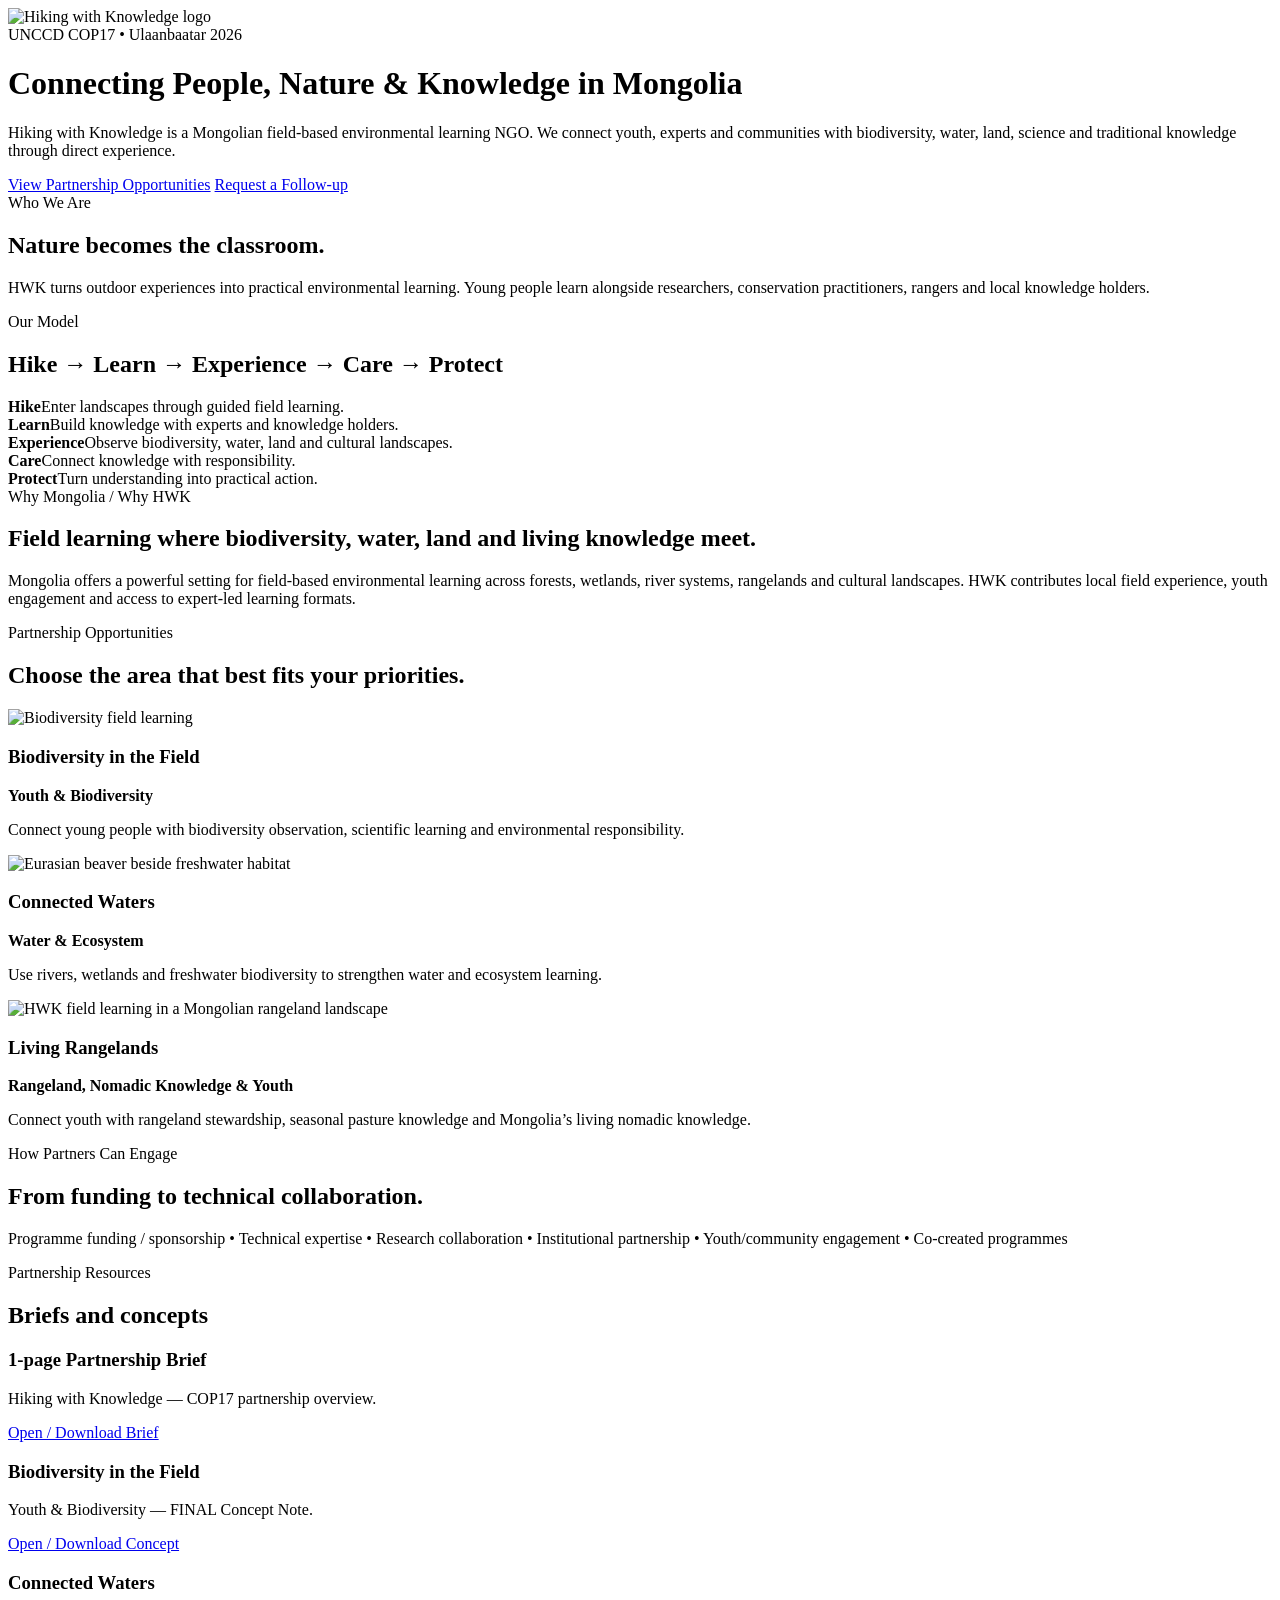
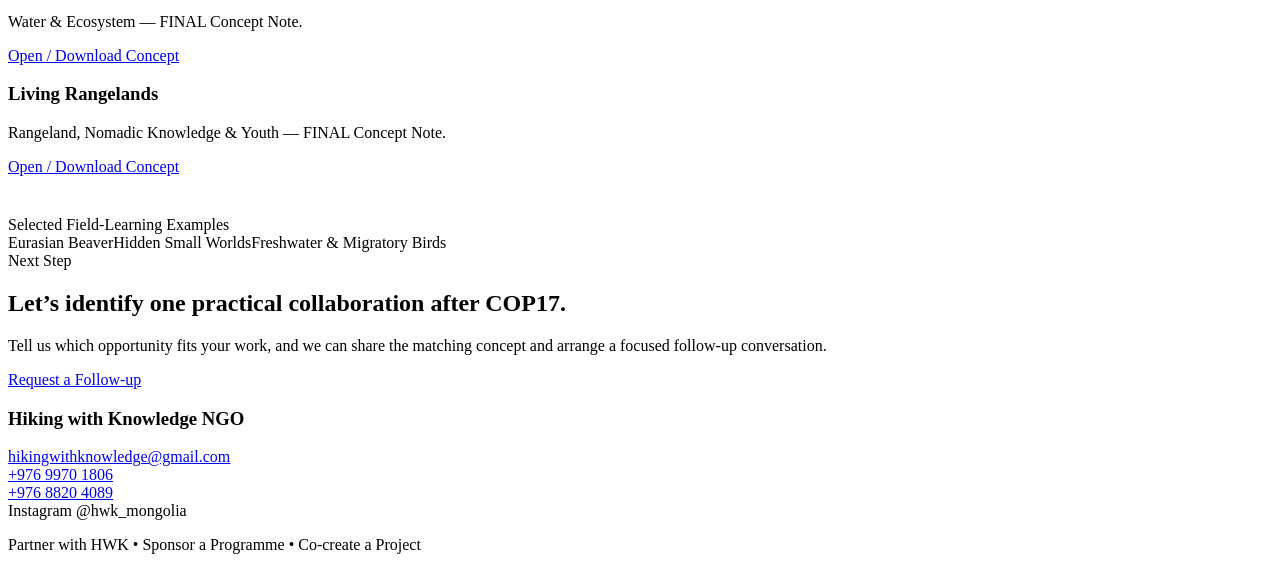
==== index.html @ 91230a23 "Add files via upload" ====
<!doctype html>
<html lang="en">
<head>
  <meta charset="utf-8">
  <meta name="viewport" content="width=device-width,initial-scale=1">
  <meta name="description" content="Hiking with Knowledge NGO — COP17 partnership opportunities in Mongolia.">
  <title>Hiking with Knowledge — COP17 Partnership</title>
  <link rel="stylesheet" href="assets/css/style.css">
</head>
<body>
  <header class="hero">
    <div class="wrap hero-inner">
      <img class="logo" src="assets/images/hwk-logo.png" alt="Hiking with Knowledge logo">
      <div class="kicker">UNCCD COP17 • Ulaanbaatar 2026</div>
      <h1>Connecting People, Nature &amp; Knowledge in Mongolia</h1>
      <p>Hiking with Knowledge is a Mongolian field-based environmental learning NGO. We connect youth, experts and communities with biodiversity, water, land, science and traditional knowledge through direct experience.</p>
      <div class="btns">
        <a class="btn" href="#opportunities">View Partnership Opportunities</a>
        <a class="btn secondary" href="#contact">Request a Follow-up</a>
      </div>
    </div>
  </header>

  <main>
    <section><div class="wrap"><div class="kicker">Who We Are</div><h2>Nature becomes the classroom.</h2><p>HWK turns outdoor experiences into practical environmental learning. Young people learn alongside researchers, conservation practitioners, rangers and local knowledge holders.</p></div></section>

    <section class="white"><div class="wrap"><div class="kicker">Our Model</div><h2>Hike → Learn → Experience → Care → Protect</h2><div class="model">
      <div class="step"><b>Hike</b>Enter landscapes through guided field learning.</div>
      <div class="step"><b>Learn</b>Build knowledge with experts and knowledge holders.</div>
      <div class="step"><b>Experience</b>Observe biodiversity, water, land and cultural landscapes.</div>
      <div class="step"><b>Care</b>Connect knowledge with responsibility.</div>
      <div class="step"><b>Protect</b>Turn understanding into practical action.</div>
    </div></div></section>

    <section><div class="wrap"><div class="kicker">Why Mongolia / Why HWK</div><h2>Field learning where biodiversity, water, land and living knowledge meet.</h2><p>Mongolia offers a powerful setting for field-based environmental learning across forests, wetlands, river systems, rangelands and cultural landscapes. HWK contributes local field experience, youth engagement and access to expert-led learning formats.</p></div></section>

    <section id="opportunities" class="band"><div class="wrap"><div class="kicker">Partnership Opportunities</div><h2>Choose the area that best fits your priorities.</h2><div class="grid3">
      <article class="card"><img src="assets/images/biodiversity-in-field.jpg" alt="Biodiversity field learning"><div class="pad"><h3>Biodiversity in the Field</h3><b>Youth &amp; Biodiversity</b><p>Connect young people with biodiversity observation, scientific learning and environmental responsibility.</p></div></article>
      <article class="card"><img src="assets/images/connected-waters.jpg" alt="Eurasian beaver beside freshwater habitat"><div class="pad"><h3>Connected Waters</h3><b>Water &amp; Ecosystem</b><p>Use rivers, wetlands and freshwater biodiversity to strengthen water and ecosystem learning.</p></div></article>
      <article class="card"><img src="assets/images/living-rangelands.jpg" alt="HWK field learning in a Mongolian rangeland landscape"><div class="pad"><h3>Living Rangelands</h3><b>Rangeland, Nomadic Knowledge &amp; Youth</b><p>Connect youth with rangeland stewardship, seasonal pasture knowledge and Mongolia’s living nomadic knowledge.</p></div></article>
    </div></div></section>

    <section><div class="wrap"><div class="kicker">How Partners Can Engage</div><h2>From funding to technical collaboration.</h2><p class="engage">Programme funding / sponsorship • Technical expertise • Research collaboration • Institutional partnership • Youth/community engagement • Co-created programmes</p></div></section>

    <section class="white" id="resources"><div class="wrap"><div class="kicker">Partnership Resources</div><h2>Briefs and concepts</h2><div class="resources">
      <div class="resource-card"><div><h3>1-page Partnership Brief</h3><p class="small">Hiking with Knowledge — COP17 partnership overview.</p></div><a class="btn resource" href="assets/documents/HWK_Partnership_Brief.pdf" target="_blank" rel="noopener">Open / Download Brief</a></div>
      <div class="resource-card"><div><h3>Biodiversity in the Field</h3><p class="small">Youth &amp; Biodiversity — FINAL Concept Note.</p></div><a class="btn resource" href="assets/documents/Biodiversity_in_the_Field.pdf" target="_blank" rel="noopener">Open / Download Concept</a></div>
      <div class="resource-card"><div><h3>Connected Waters</h3><p class="small">Water &amp; Ecosystem — FINAL Concept Note.</p></div><a class="btn resource" href="assets/documents/Connected_Waters.pdf" target="_blank" rel="noopener">Open / Download Concept</a></div>
      <div class="resource-card"><div><h3>Living Rangelands</h3><p class="small">Rangeland, Nomadic Knowledge &amp; Youth — FINAL Concept Note.</p></div><a class="btn resource" href="assets/documents/Living_Rangelands.pdf" target="_blank" rel="noopener">Open / Download Concept</a></div>
    </div><div class="kicker" style="margin-top:40px">Selected Field-Learning Examples</div><div class="examples"><span class="pill">Eurasian Beaver</span><span class="pill">Hidden Small Worlds</span><span class="pill">Freshwater &amp; Migratory Birds</span></div></div></section>

    <section id="contact"><div class="wrap contact"><div><div class="kicker">Next Step</div><h2>Let’s identify one practical collaboration after COP17.</h2><p>Tell us which opportunity fits your work, and we can share the matching concept and arrange a focused follow-up conversation.</p><div class="btns"><a class="btn" href="mailto:hikingwithknowledge@gmail.com?subject=HWK%20COP17%20Partnership%20Follow-up">Request a Follow-up</a></div></div><aside class="contact-box"><h3>Hiking with Knowledge NGO</h3><p><a href="mailto:hikingwithknowledge@gmail.com">hikingwithknowledge@gmail.com</a><br><a href="tel:+97699701806">+976 9970 1806</a><br><a href="tel:+97688204089">+976 8820 4089</a><br>Instagram @hwk_mongolia</p></aside></div></section>
  </main>
  <footer><div class="wrap">Partner with HWK • Sponsor a Programme • Co-create a Project</div></footer>
</body>
</html>
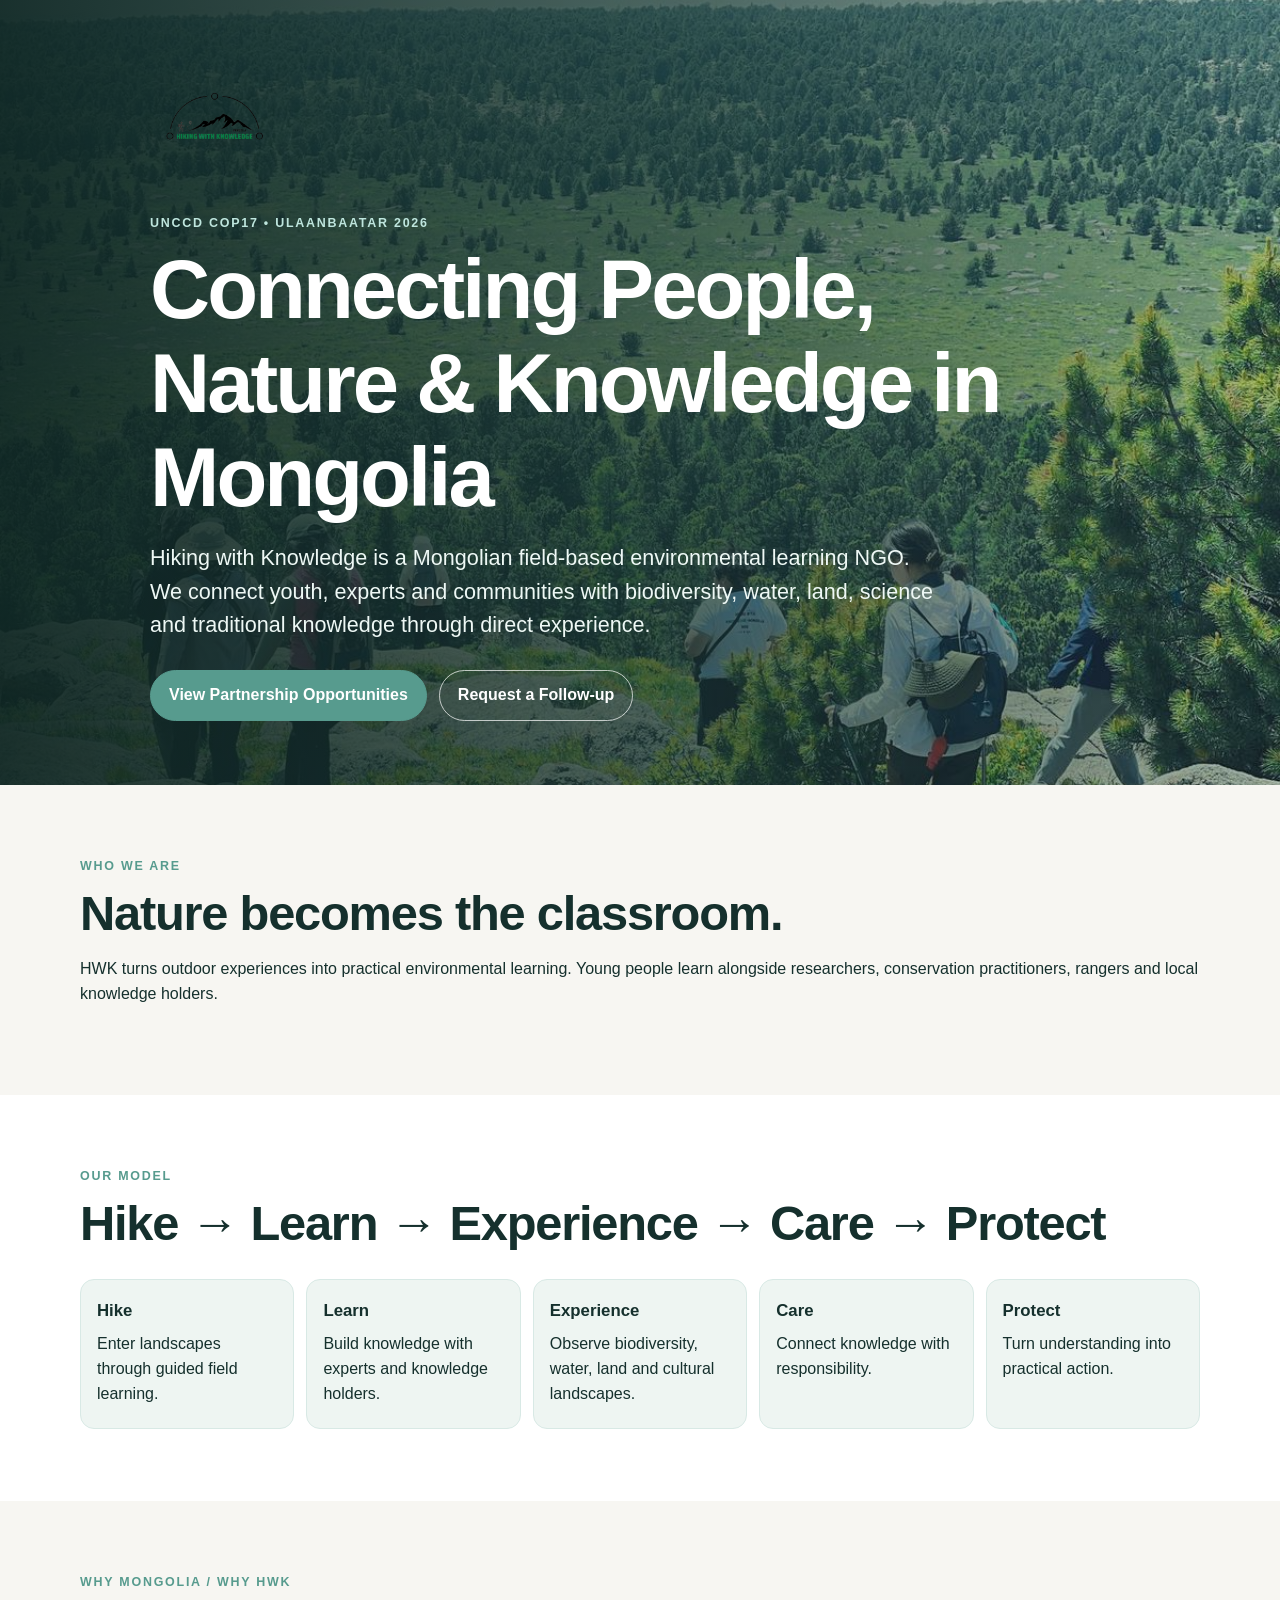
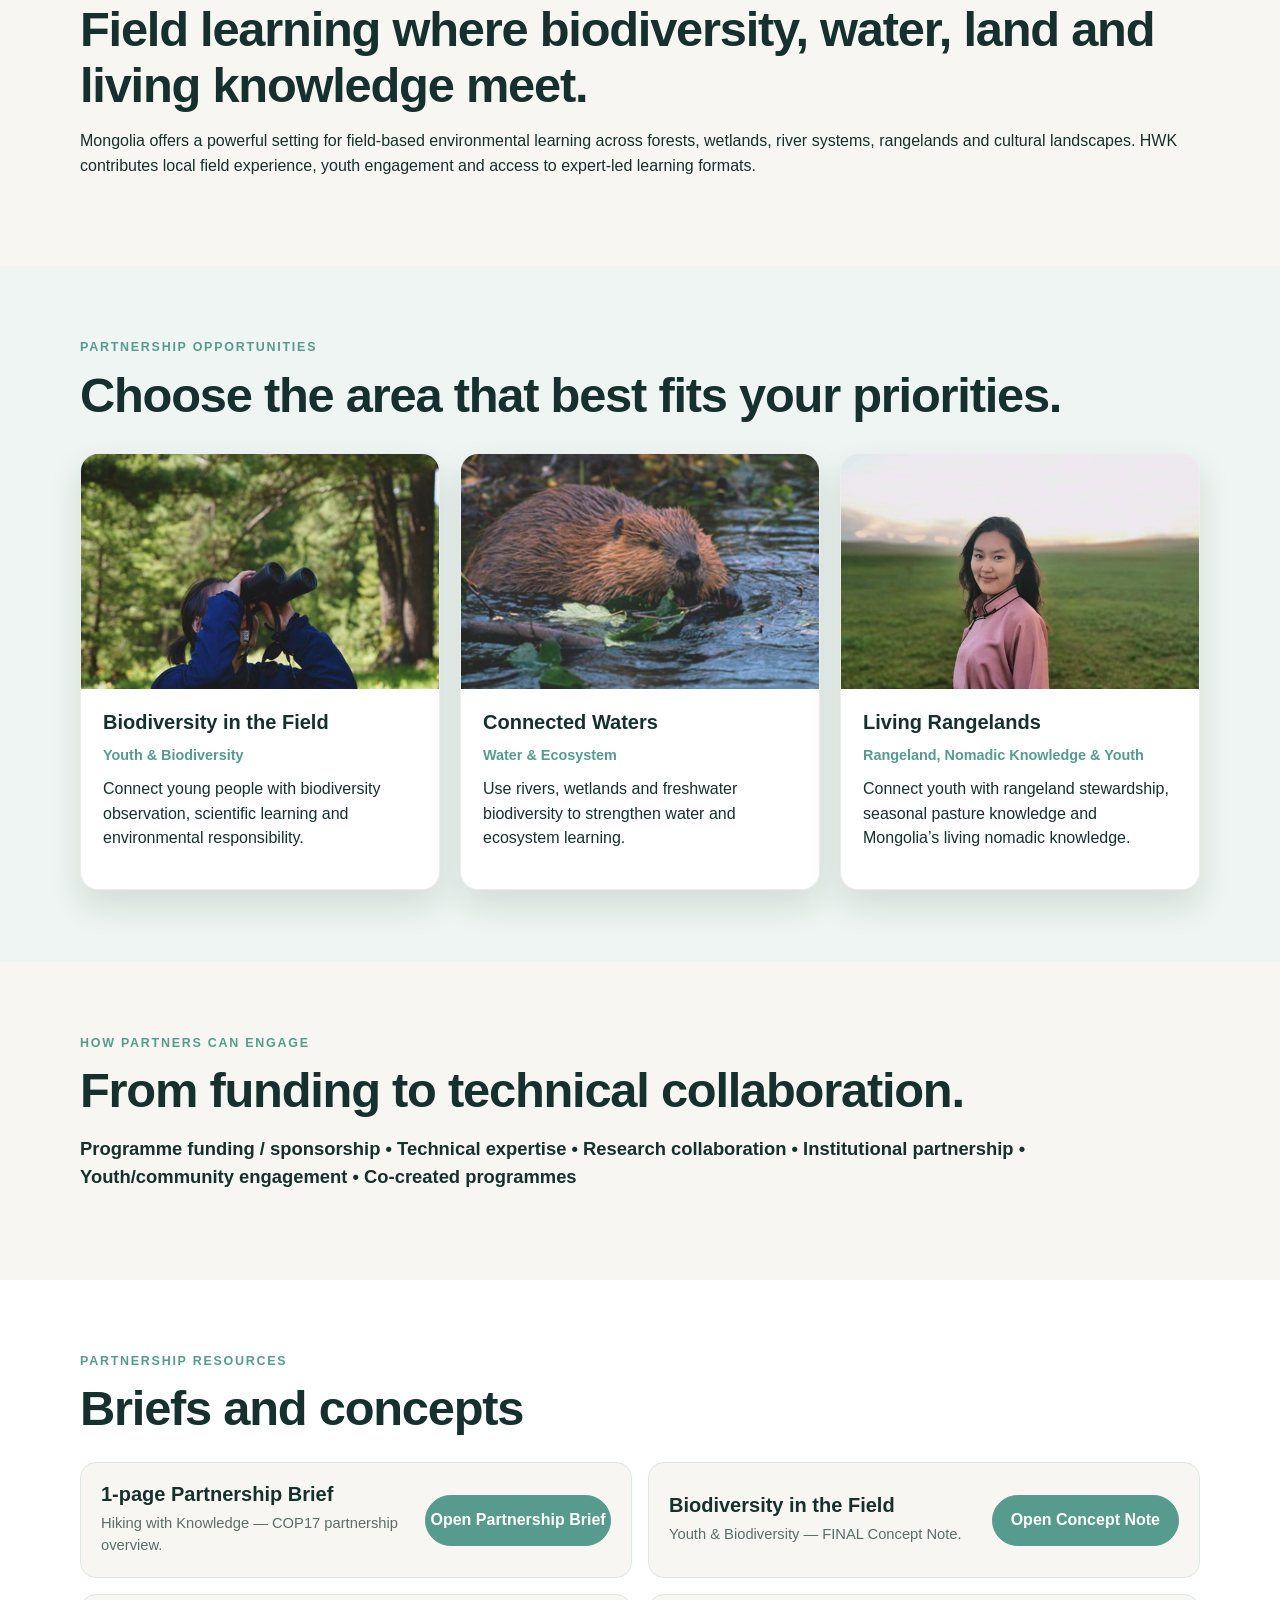
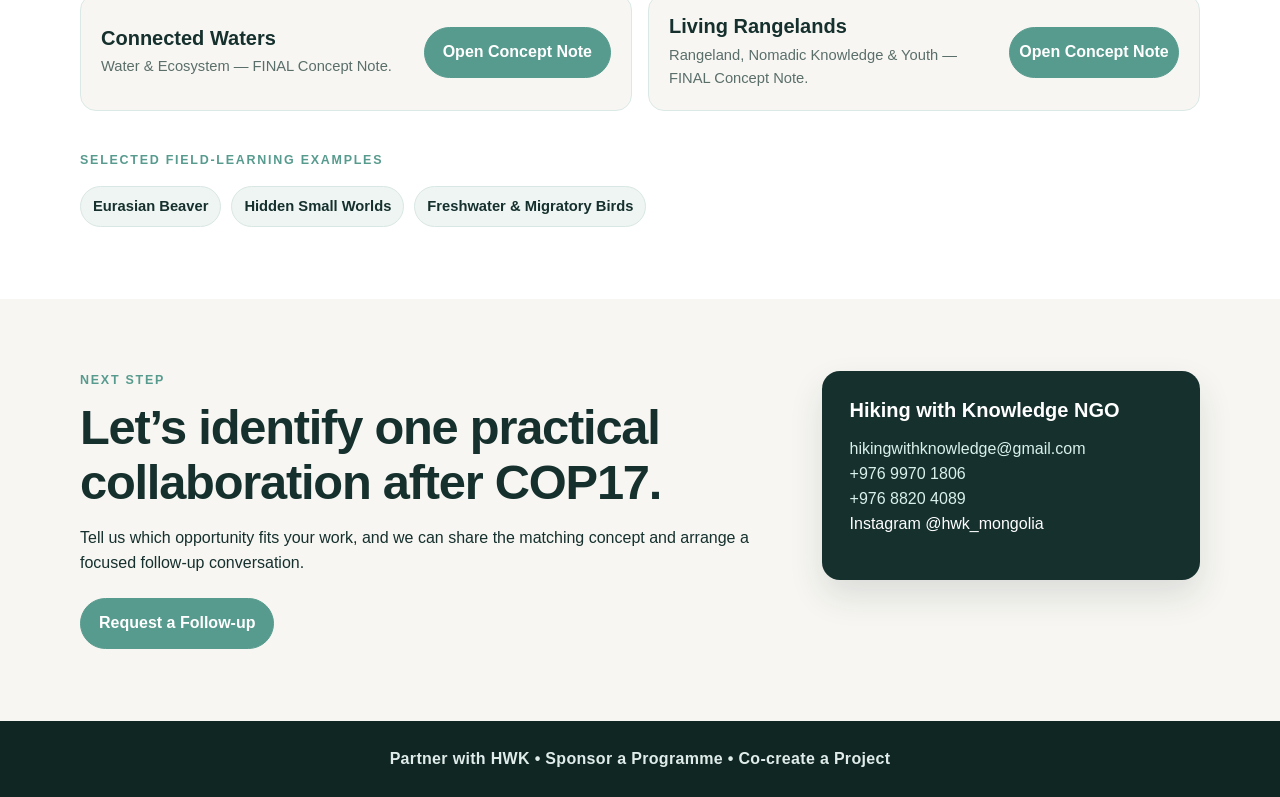
==== commit a00d0376: "Add files via upload" ====
--- a/index.html
+++ b/index.html
@@ -5,12 +5,12 @@
   <meta name="viewport" content="width=device-width,initial-scale=1">
   <meta name="description" content="Hiking with Knowledge NGO — COP17 partnership opportunities in Mongolia.">
   <title>Hiking with Knowledge — COP17 Partnership</title>
-  <link rel="stylesheet" href="assets/css/style.css">
+  <link rel="stylesheet" href="style.css">
 </head>
 <body>
   <header class="hero">
     <div class="wrap hero-inner">
-      <img class="logo" src="assets/images/hwk-logo.png" alt="Hiking with Knowledge logo">
+      <img class="logo" src="hwk-logo.png" alt="Hiking with Knowledge logo">
       <div class="kicker">UNCCD COP17 • Ulaanbaatar 2026</div>
       <h1>Connecting People, Nature &amp; Knowledge in Mongolia</h1>
       <p>Hiking with Knowledge is a Mongolian field-based environmental learning NGO. We connect youth, experts and communities with biodiversity, water, land, science and traditional knowledge through direct experience.</p>
@@ -35,18 +35,18 @@
     <section><div class="wrap"><div class="kicker">Why Mongolia / Why HWK</div><h2>Field learning where biodiversity, water, land and living knowledge meet.</h2><p>Mongolia offers a powerful setting for field-based environmental learning across forests, wetlands, river systems, rangelands and cultural landscapes. HWK contributes local field experience, youth engagement and access to expert-led learning formats.</p></div></section>
 
     <section id="opportunities" class="band"><div class="wrap"><div class="kicker">Partnership Opportunities</div><h2>Choose the area that best fits your priorities.</h2><div class="grid3">
-      <article class="card"><img src="assets/images/biodiversity-in-field.jpg" alt="Biodiversity field learning"><div class="pad"><h3>Biodiversity in the Field</h3><b>Youth &amp; Biodiversity</b><p>Connect young people with biodiversity observation, scientific learning and environmental responsibility.</p></div></article>
-      <article class="card"><img src="assets/images/connected-waters.jpg" alt="Eurasian beaver beside freshwater habitat"><div class="pad"><h3>Connected Waters</h3><b>Water &amp; Ecosystem</b><p>Use rivers, wetlands and freshwater biodiversity to strengthen water and ecosystem learning.</p></div></article>
-      <article class="card"><img src="assets/images/living-rangelands.jpg" alt="HWK field learning in a Mongolian rangeland landscape"><div class="pad"><h3>Living Rangelands</h3><b>Rangeland, Nomadic Knowledge &amp; Youth</b><p>Connect youth with rangeland stewardship, seasonal pasture knowledge and Mongolia’s living nomadic knowledge.</p></div></article>
+      <article class="card"><img src="biodiversity-in-field.jpg" alt="Biodiversity field learning"><div class="pad"><h3>Biodiversity in the Field</h3><b>Youth &amp; Biodiversity</b><p>Connect young people with biodiversity observation, scientific learning and environmental responsibility.</p></div></article>
+      <article class="card"><img src="connected-waters.jpg" alt="Eurasian beaver beside freshwater habitat"><div class="pad"><h3>Connected Waters</h3><b>Water &amp; Ecosystem</b><p>Use rivers, wetlands and freshwater biodiversity to strengthen water and ecosystem learning.</p></div></article>
+      <article class="card"><img src="living-rangelands.jpg" alt="Living rangelands and nomadic knowledge field learning"><div class="pad"><h3>Living Rangelands</h3><b>Rangeland, Nomadic Knowledge &amp; Youth</b><p>Connect youth with rangeland stewardship, seasonal pasture knowledge and Mongolia’s living nomadic knowledge.</p></div></article>
     </div></div></section>
 
     <section><div class="wrap"><div class="kicker">How Partners Can Engage</div><h2>From funding to technical collaboration.</h2><p class="engage">Programme funding / sponsorship • Technical expertise • Research collaboration • Institutional partnership • Youth/community engagement • Co-created programmes</p></div></section>
 
     <section class="white" id="resources"><div class="wrap"><div class="kicker">Partnership Resources</div><h2>Briefs and concepts</h2><div class="resources">
-      <div class="resource-card"><div><h3>1-page Partnership Brief</h3><p class="small">Hiking with Knowledge — COP17 partnership overview.</p></div><a class="btn resource" href="assets/documents/HWK_Partnership_Brief.pdf" target="_blank" rel="noopener">Open / Download Brief</a></div>
-      <div class="resource-card"><div><h3>Biodiversity in the Field</h3><p class="small">Youth &amp; Biodiversity — FINAL Concept Note.</p></div><a class="btn resource" href="assets/documents/Biodiversity_in_the_Field.pdf" target="_blank" rel="noopener">Open / Download Concept</a></div>
-      <div class="resource-card"><div><h3>Connected Waters</h3><p class="small">Water &amp; Ecosystem — FINAL Concept Note.</p></div><a class="btn resource" href="assets/documents/Connected_Waters.pdf" target="_blank" rel="noopener">Open / Download Concept</a></div>
-      <div class="resource-card"><div><h3>Living Rangelands</h3><p class="small">Rangeland, Nomadic Knowledge &amp; Youth — FINAL Concept Note.</p></div><a class="btn resource" href="assets/documents/Living_Rangelands.pdf" target="_blank" rel="noopener">Open / Download Concept</a></div>
+      <div class="resource-card"><div><h3>1-page Partnership Brief</h3><p class="small">Hiking with Knowledge — COP17 partnership overview.</p></div><a class="btn resource" href="HWK_Partnership_Brief.pdf">Open Partnership Brief</a></div>
+      <div class="resource-card"><div><h3>Biodiversity in the Field</h3><p class="small">Youth &amp; Biodiversity — FINAL Concept Note.</p></div><a class="btn resource" href="Biodiversity_in_the_Field.pdf">Open Concept Note</a></div>
+      <div class="resource-card"><div><h3>Connected Waters</h3><p class="small">Water &amp; Ecosystem — FINAL Concept Note.</p></div><a class="btn resource" href="Connected_Waters.pdf">Open Concept Note</a></div>
+      <div class="resource-card"><div><h3>Living Rangelands</h3><p class="small">Rangeland, Nomadic Knowledge &amp; Youth — FINAL Concept Note.</p></div><a class="btn resource" href="Living_Rangelands.pdf">Open Concept Note</a></div>
     </div><div class="kicker" style="margin-top:40px">Selected Field-Learning Examples</div><div class="examples"><span class="pill">Eurasian Beaver</span><span class="pill">Hidden Small Worlds</span><span class="pill">Freshwater &amp; Migratory Birds</span></div></div></section>
 
     <section id="contact"><div class="wrap contact"><div><div class="kicker">Next Step</div><h2>Let’s identify one practical collaboration after COP17.</h2><p>Tell us which opportunity fits your work, and we can share the matching concept and arrange a focused follow-up conversation.</p><div class="btns"><a class="btn" href="mailto:hikingwithknowledge@gmail.com?subject=HWK%20COP17%20Partnership%20Follow-up">Request a Follow-up</a></div></div><aside class="contact-box"><h3>Hiking with Knowledge NGO</h3><p><a href="mailto:hikingwithknowledge@gmail.com">hikingwithknowledge@gmail.com</a><br><a href="tel:+97699701806">+976 9970 1806</a><br><a href="tel:+97688204089">+976 8820 4089</a><br>Instagram @hwk_mongolia</p></aside></div></section>
--- a/style.css
+++ b/style.css
@@ -0,0 +1,84 @@
+:root{
+  --dark:#15302d;
+  --dark-2:#0f2623;
+  --mid:#579b8e;
+  --mint:#8ac3b8;
+  --pale:#eef5f2;
+  --cream:#f7f6f2;
+  --white:#ffffff;
+  --text:#15302d;
+  --muted:#5a6e6a;
+  --shadow:0 16px 34px rgba(21,48,45,.12);
+  --radius:18px;
+}
+*{box-sizing:border-box}
+html{scroll-behavior:smooth}
+body{margin:0;font-family:Inter,Arial,Helvetica,sans-serif;color:var(--text);background:var(--cream);line-height:1.55}
+a{color:inherit}
+img{max-width:100%;display:block}
+.wrap{width:min(1120px,calc(100% - 36px));margin:0 auto}
+.hero{min-height:72vh;color:var(--white);display:flex;align-items:center;background:linear-gradient(90deg,rgba(15,38,35,.94),rgba(21,48,45,.68) 55%,rgba(21,48,45,.28)),url('hero-hwk.jpg') center/cover no-repeat}
+.hero-inner{padding:72px 0 64px;max-width:980px;margin-left:auto;margin-right:auto}
+.logo{width:230px;max-height:120px;object-fit:contain;object-position:left center;margin-bottom:22px;filter:drop-shadow(0 4px 18px rgba(0,0,0,.18))}
+.kicker{text-transform:uppercase;letter-spacing:.14em;font-size:.78rem;font-weight:800;color:var(--mid);margin-bottom:10px}
+.hero .kicker{color:#bfe6de}
+h1,h2,h3{line-height:1.13;margin:0 0 16px}
+h1{font-size:clamp(2.45rem,7vw,5.2rem);max-width:920px;letter-spacing:-.035em}
+h2{font-size:clamp(1.8rem,4vw,3.05rem);letter-spacing:-.025em}
+h3{font-size:1.25rem}
+.hero p{font-size:clamp(1.05rem,2.2vw,1.35rem);max-width:790px;color:#eef8f5;margin:0 0 28px}
+p{margin:0 0 16px}
+section{padding:72px 0}
+section.white{background:var(--white)}
+section.band{background:var(--pale)}
+.btns{display:flex;flex-wrap:wrap;gap:12px;margin-top:22px}
+.btn{display:inline-flex;align-items:center;justify-content:center;min-height:46px;padding:12px 18px;border-radius:999px;background:var(--mid);color:var(--white);font-weight:800;text-decoration:none;border:1px solid var(--mid);transition:transform .15s ease,box-shadow .15s ease,background .15s ease}
+.btn:hover,.btn:focus-visible{transform:translateY(-1px);box-shadow:0 8px 20px rgba(21,48,45,.18);background:#397e72}
+.btn.secondary{background:transparent;border-color:rgba(255,255,255,.7)}
+.btn.secondary:hover,.btn.secondary:focus-visible{background:rgba(255,255,255,.11)}
+.model{display:grid;grid-template-columns:repeat(5,1fr);gap:12px;margin-top:28px}
+.step{background:var(--pale);border:1px solid #d8e9e5;border-radius:14px;padding:18px 16px;min-height:150px}
+.step b{display:block;font-size:1.05rem;margin-bottom:8px;color:var(--dark)}
+.grid3{display:grid;grid-template-columns:repeat(3,1fr);gap:20px;margin-top:30px}
+.card{background:var(--white);border-radius:var(--radius);overflow:hidden;box-shadow:var(--shadow);border:1px solid rgba(21,48,45,.08)}
+.card img{width:100%;height:235px;object-fit:cover}
+.card .pad{padding:22px}
+.card .pad>b{display:block;color:var(--mid);font-size:.9rem;margin:-5px 0 10px}
+.engage{font-size:1.15rem;font-weight:650;max-width:950px}
+.resources{display:grid;grid-template-columns:1fr 1fr;gap:16px;margin-top:26px}
+.resource-card{display:flex;justify-content:space-between;align-items:center;gap:18px;padding:20px;border:1px solid #dbe9e6;border-radius:16px;background:var(--cream)}
+.resource-card h3{margin-bottom:6px}
+.resource-card p{margin:0}
+.btn.resource{white-space:nowrap;min-width:170px}
+.small{font-size:.92rem;color:var(--muted)}
+.examples{display:flex;flex-wrap:wrap;gap:10px;margin-top:16px}
+.pill{display:inline-flex;border-radius:999px;padding:8px 12px;background:var(--pale);border:1px solid #d9e7e4;font-weight:700;font-size:.92rem}
+.contact{display:grid;grid-template-columns:1.5fr .8fr;gap:32px;align-items:start}
+.contact-box{background:var(--dark);color:var(--white);padding:28px;border-radius:var(--radius);box-shadow:var(--shadow)}
+.contact-box a{color:#d9f0eb;text-decoration:none}
+.contact-box a:hover{text-decoration:underline}
+footer{background:var(--dark-2);color:#dfece9;padding:26px 0;text-align:center;font-weight:750;letter-spacing:.02em}
+@media(max-width:850px){
+  .hero{min-height:auto;background-position:62% center}
+  .hero-inner{padding:56px 0 50px}
+  .logo{width:190px}
+  section{padding:56px 0}
+  .model{grid-template-columns:1fr 1fr}
+  .grid3{grid-template-columns:1fr}
+  .card img{height:250px}
+  .resources{grid-template-columns:1fr}
+  .contact{grid-template-columns:1fr}
+}
+@media(max-width:560px){
+  .wrap{width:min(100% - 28px,1120px)}
+  h1{font-size:2.55rem}
+  h2{font-size:1.95rem}
+  .hero p{font-size:1.05rem}
+  .model{grid-template-columns:1fr}
+  .step{min-height:auto}
+  .resource-card{align-items:flex-start;flex-direction:column}
+  .btn.resource{width:100%}
+  .btns .btn{width:100%}
+  .card img{height:220px}
+}
+@media(prefers-reduced-motion:reduce){html{scroll-behavior:auto}.btn{transition:none}}
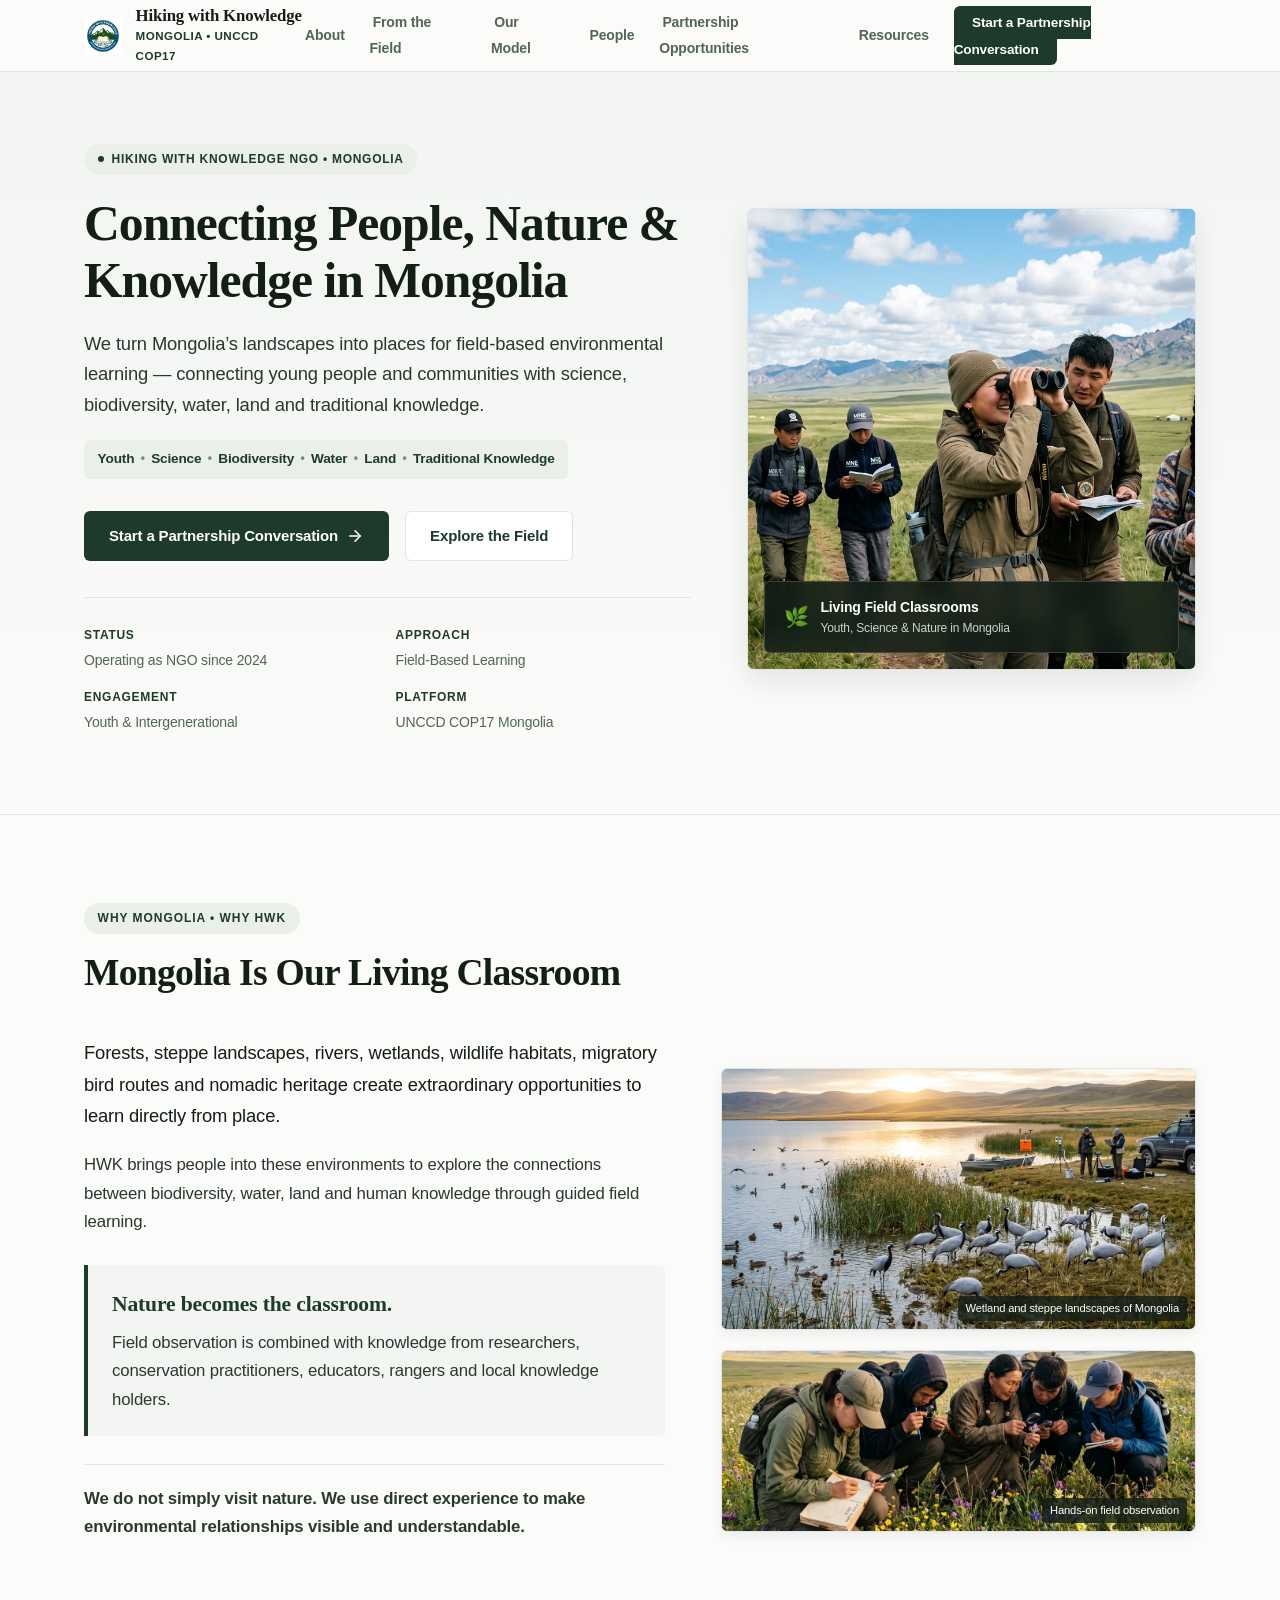
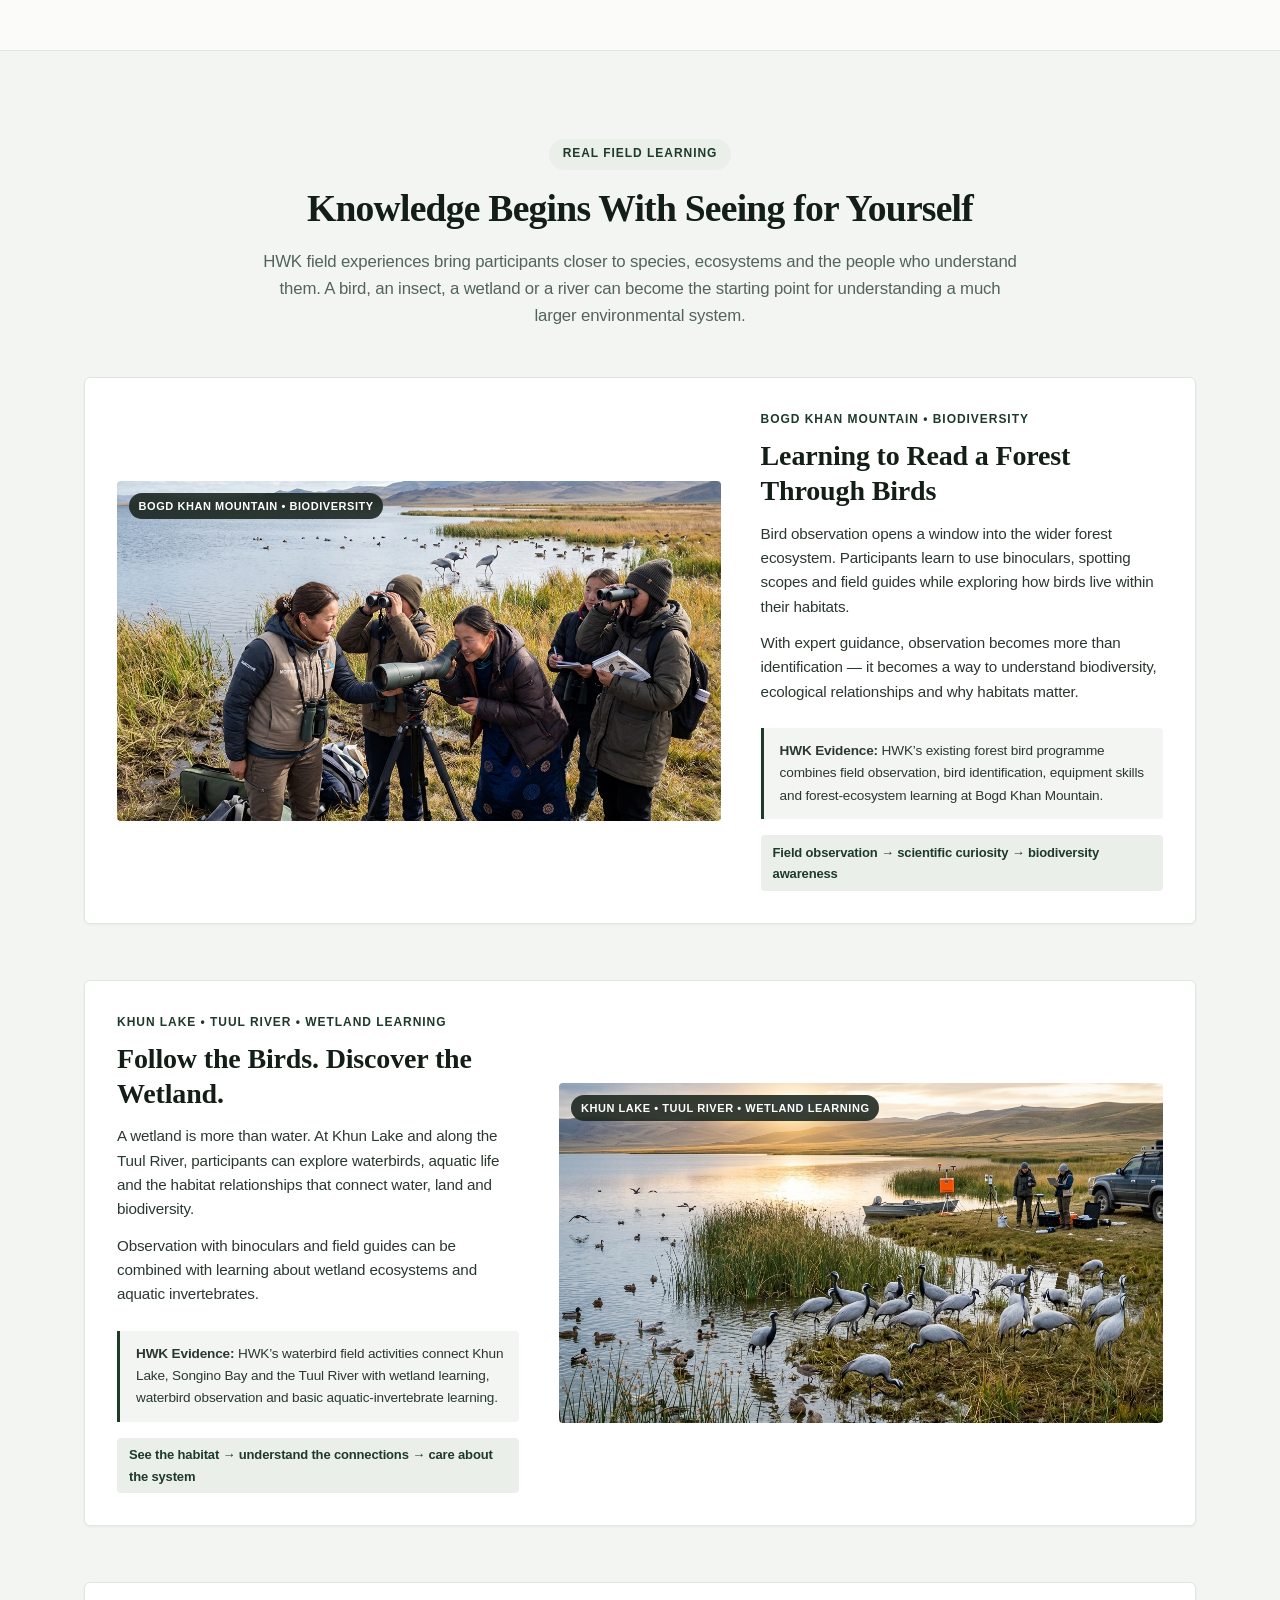
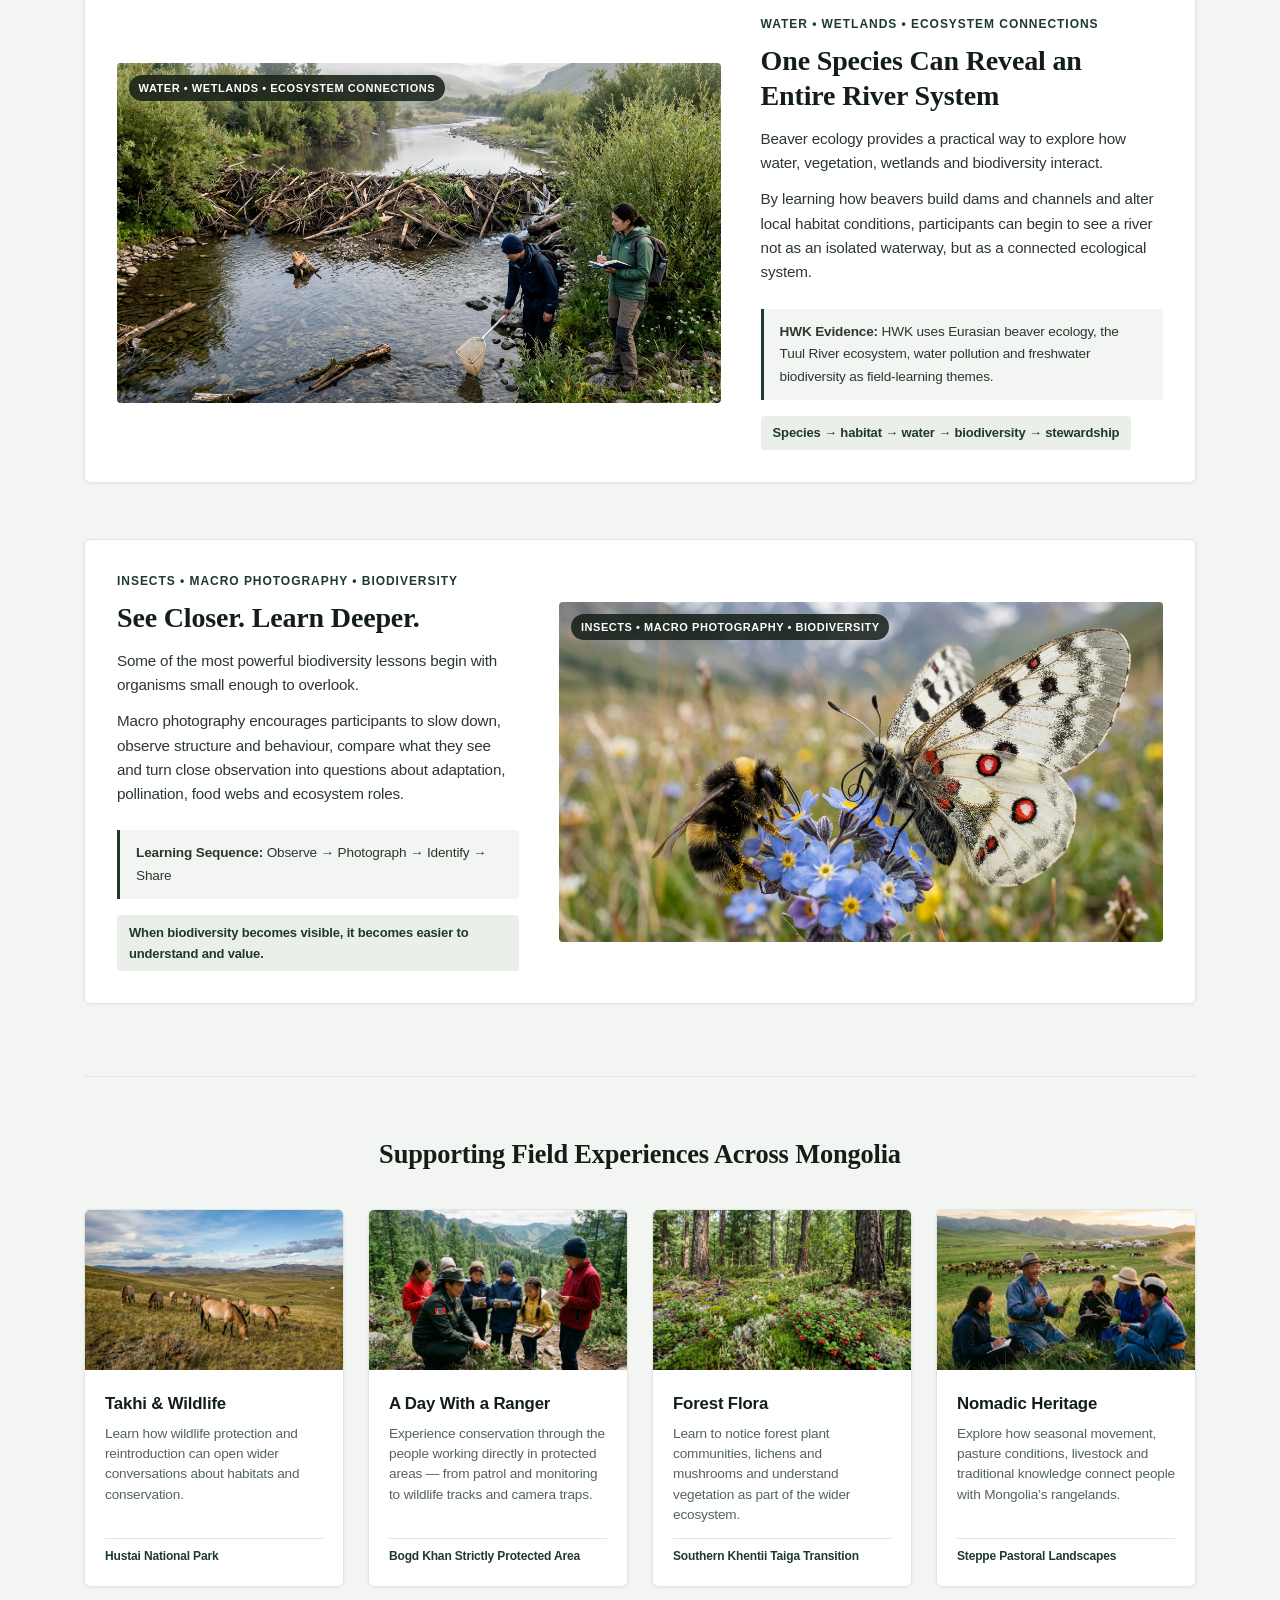
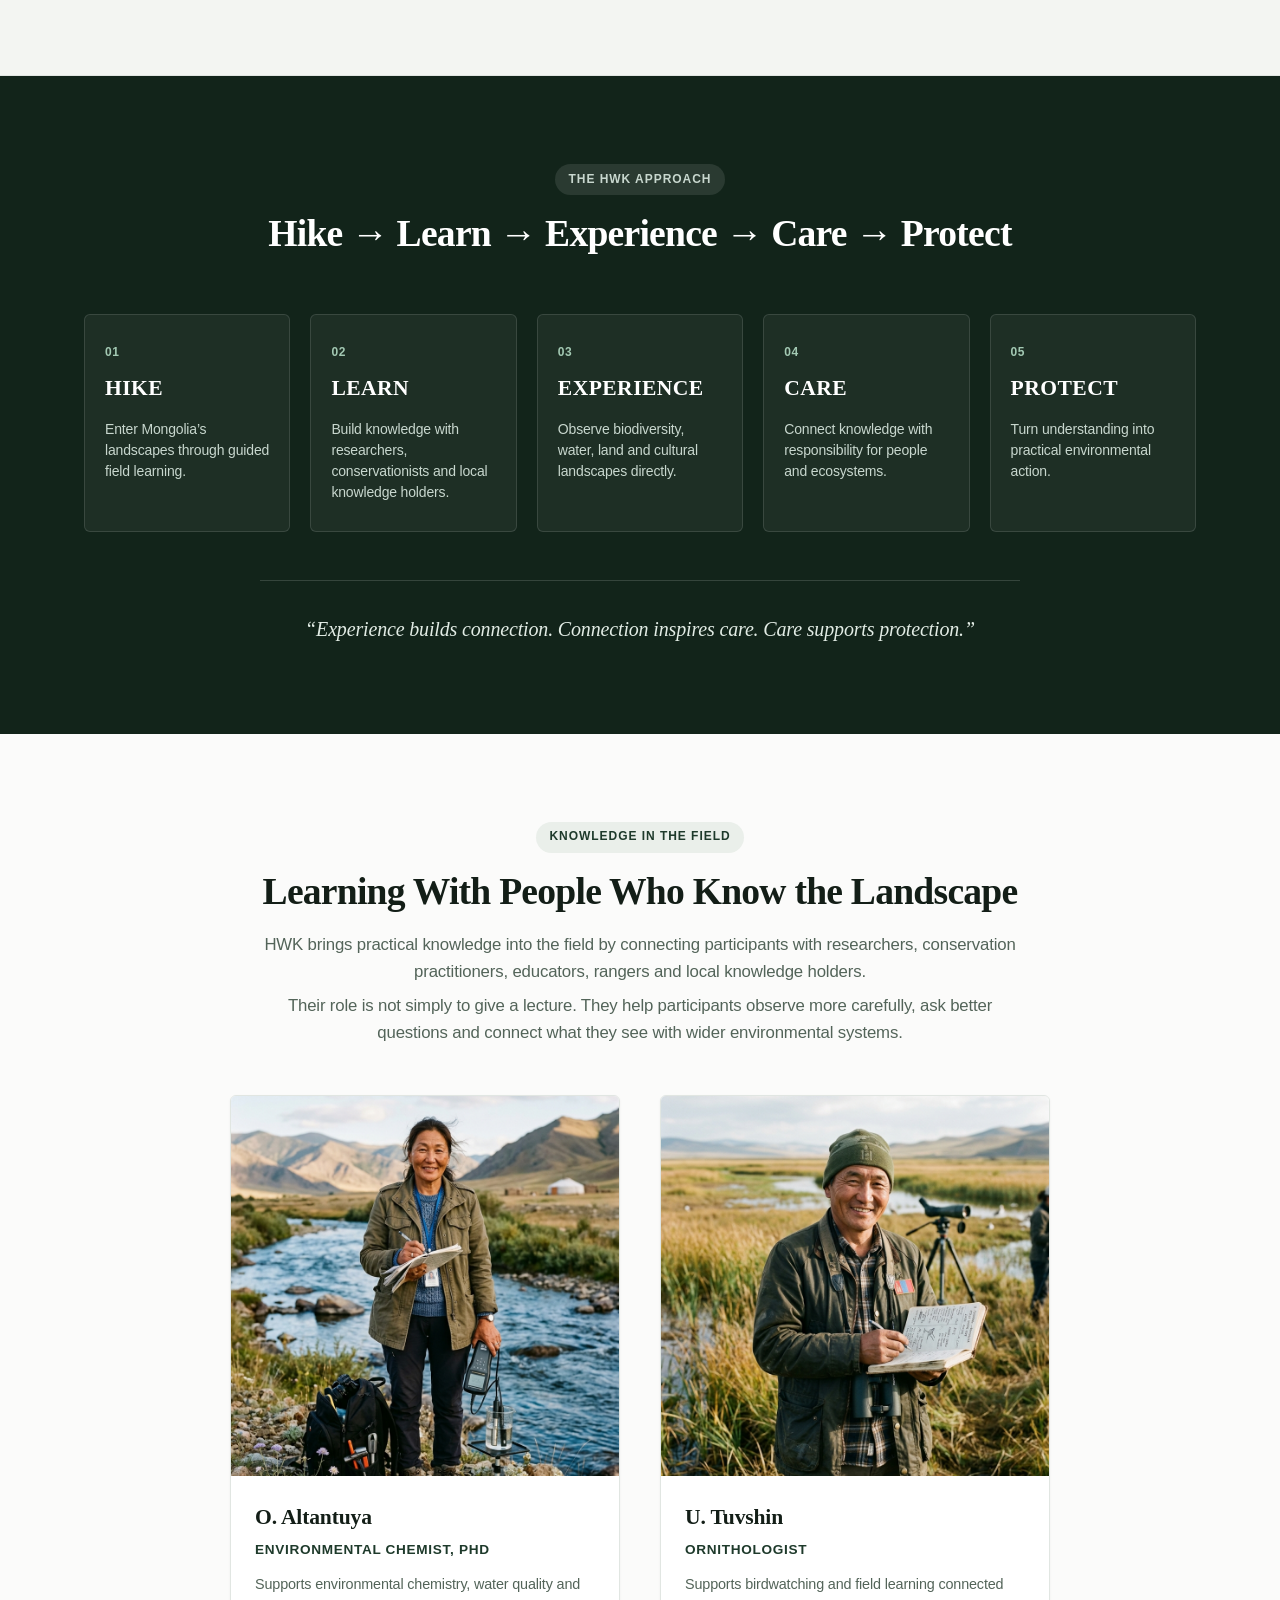
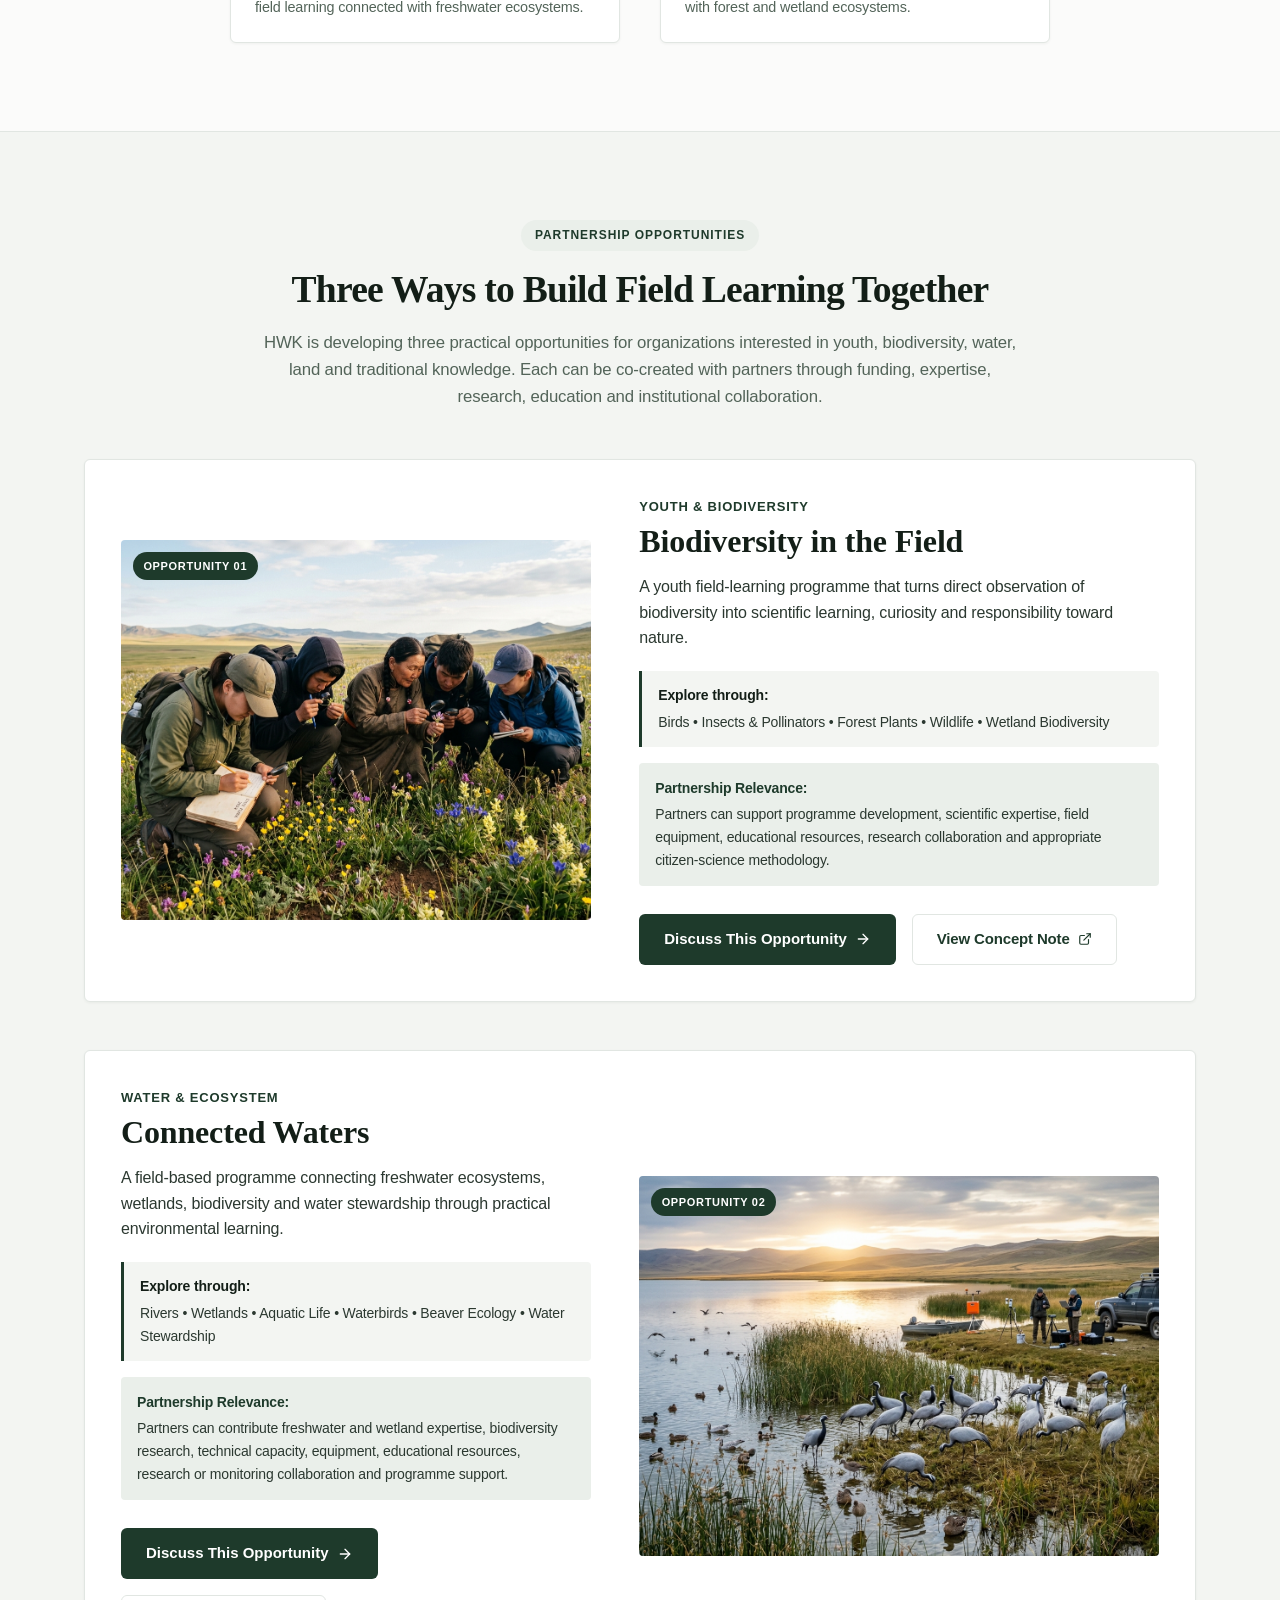
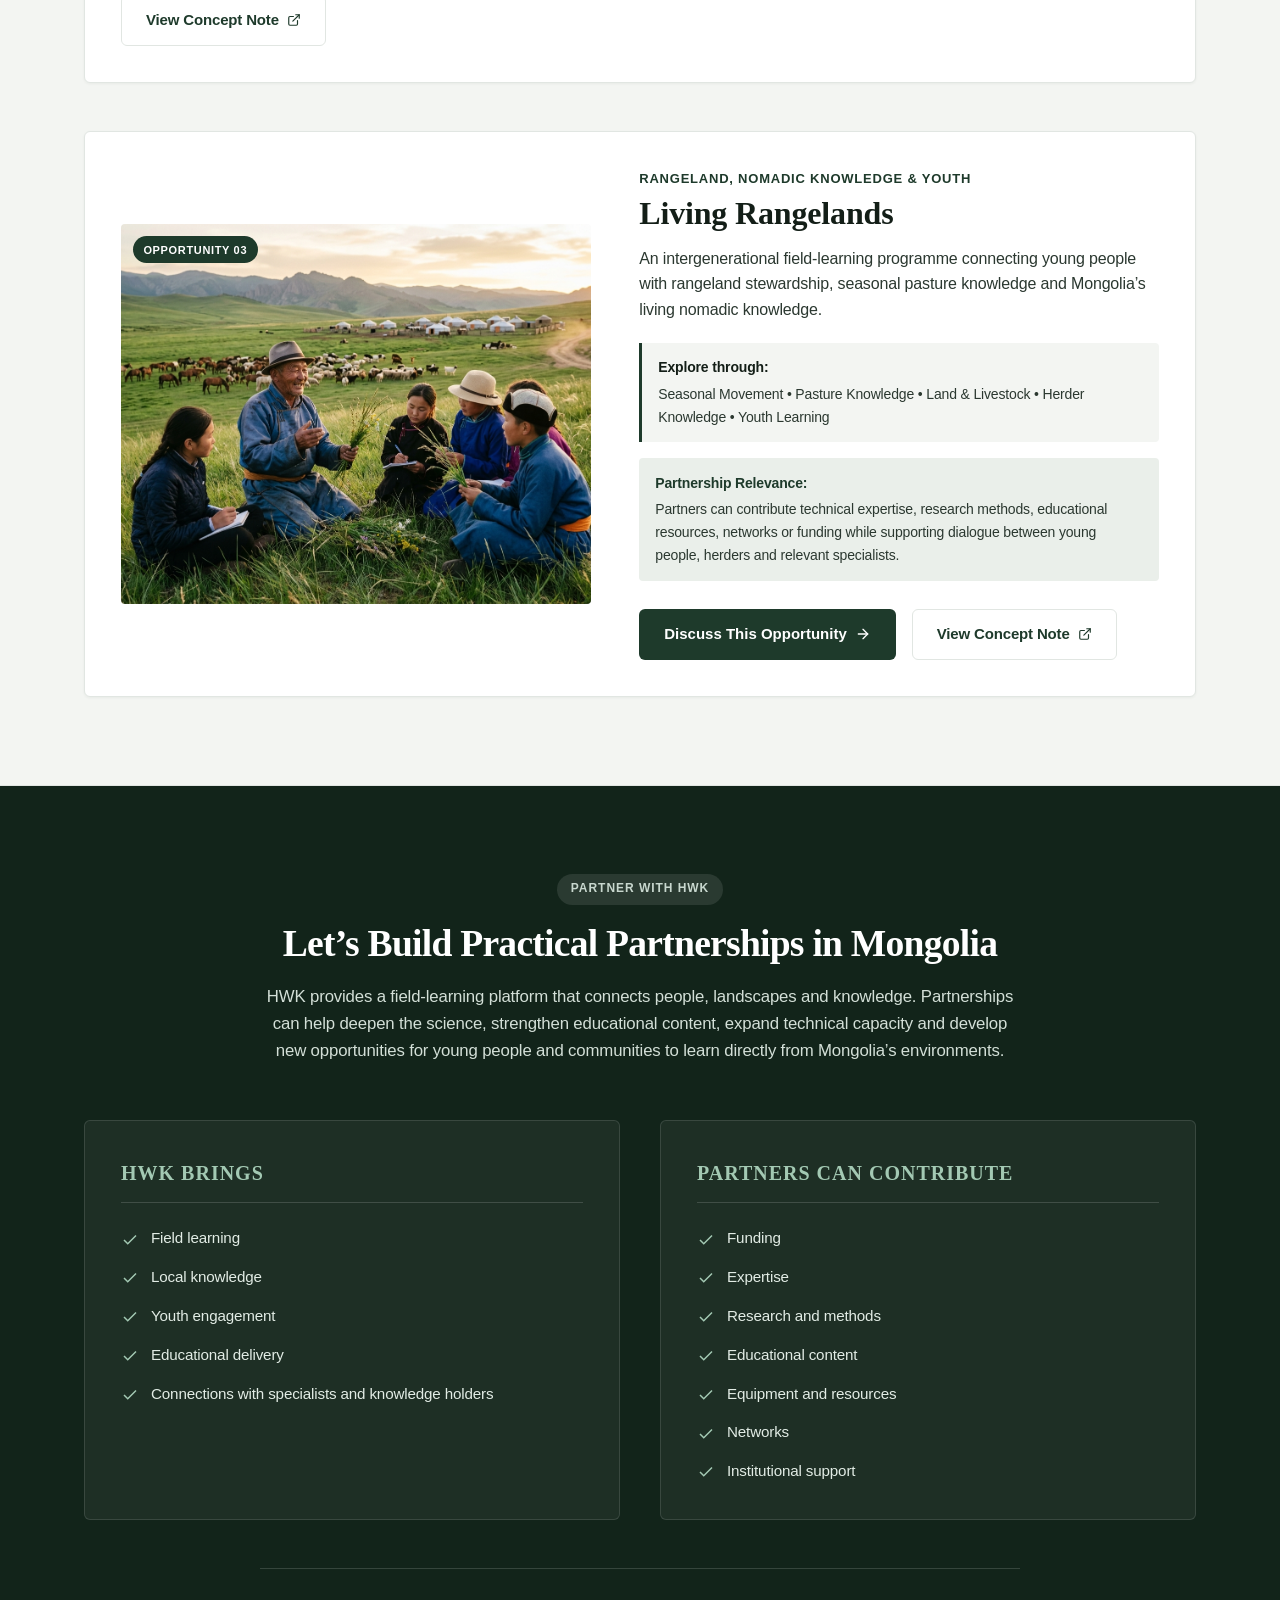
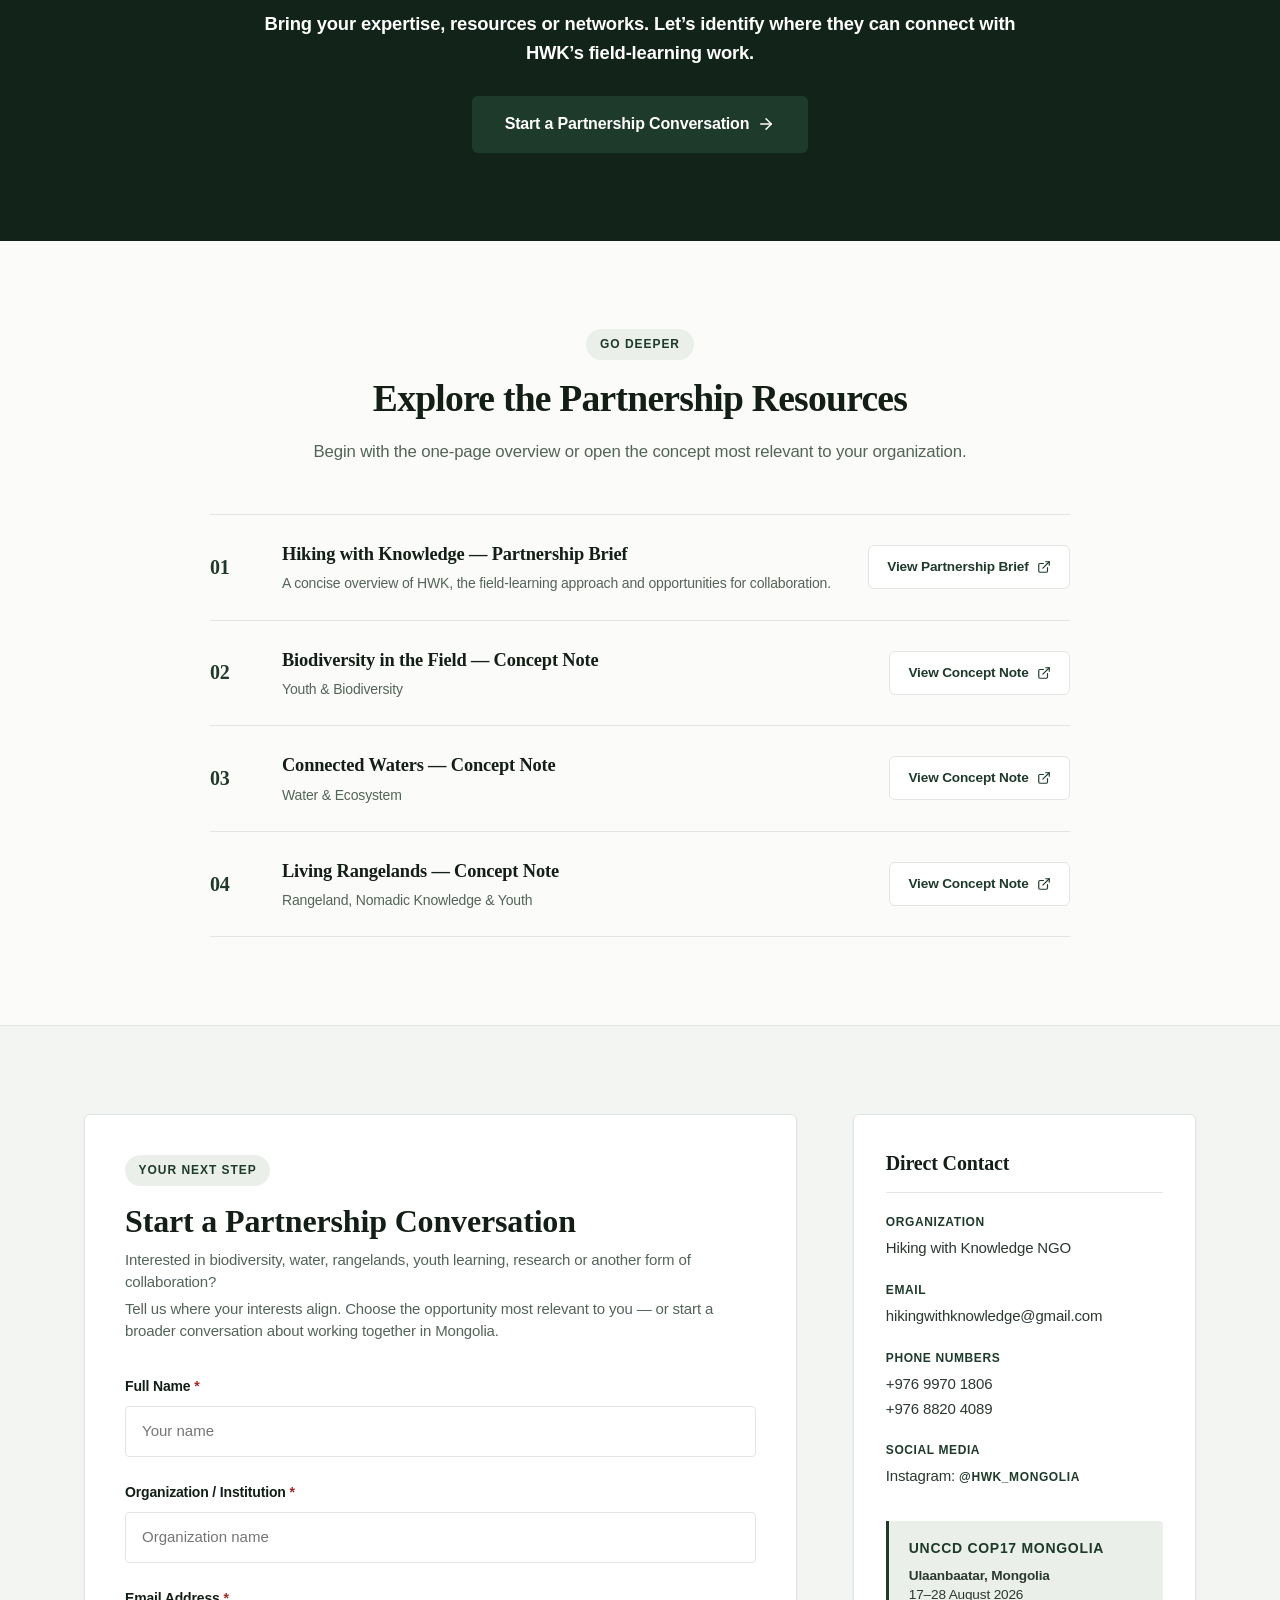
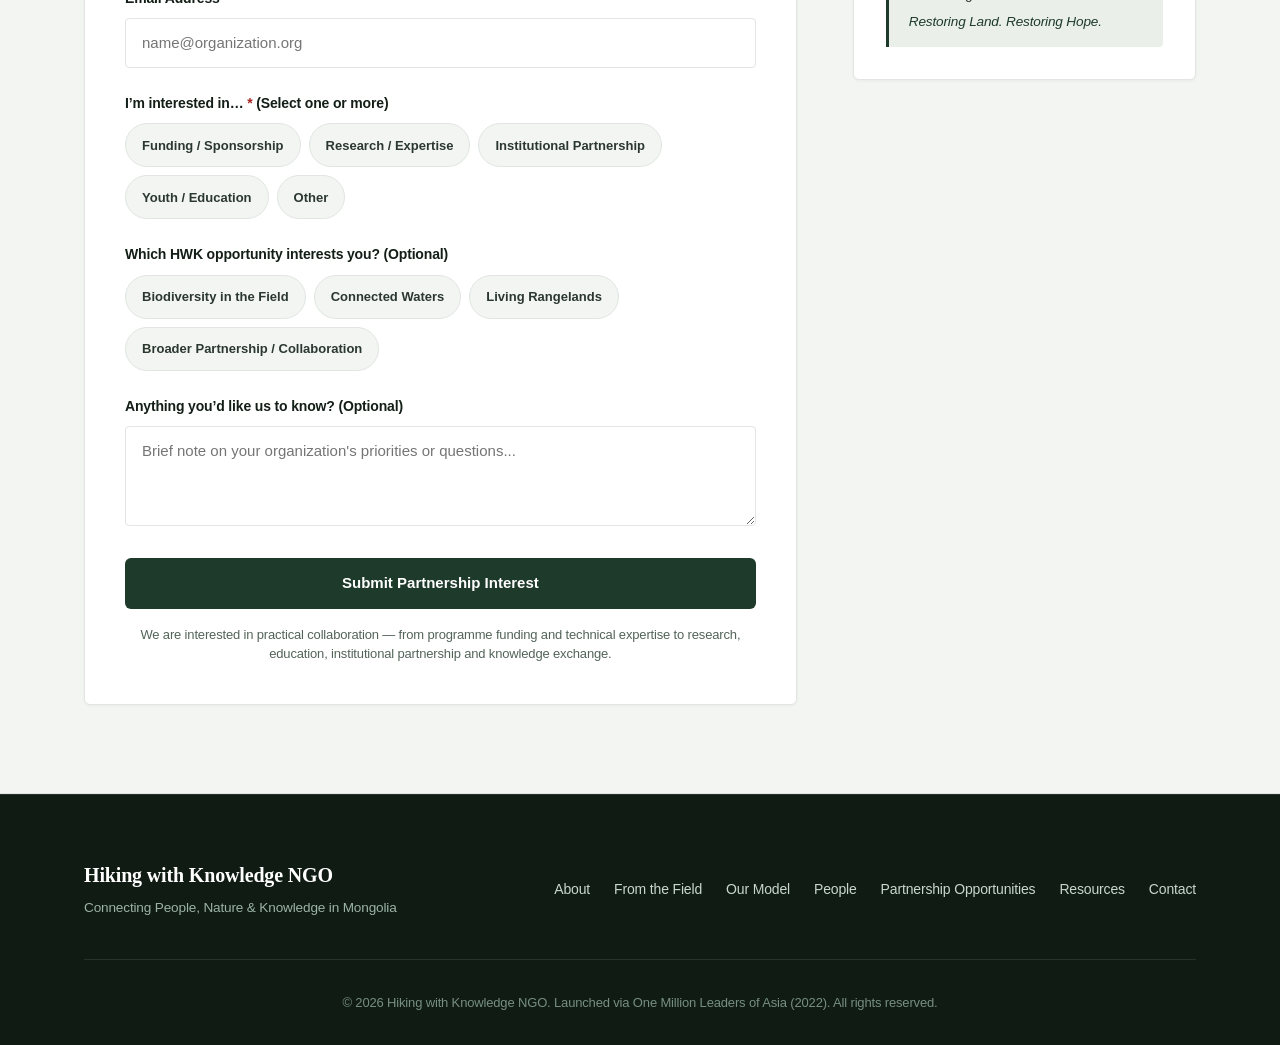
==== commit 224308cd: "Add files via upload" ====
--- a/index.html
+++ b/index.html
@@ -1,56 +1,880 @@
-<!doctype html>
+<!DOCTYPE html>
 <html lang="en">
 <head>
-  <meta charset="utf-8">
-  <meta name="viewport" content="width=device-width,initial-scale=1">
-  <meta name="description" content="Hiking with Knowledge NGO — COP17 partnership opportunities in Mongolia.">
-  <title>Hiking with Knowledge — COP17 Partnership</title>
-  <link rel="stylesheet" href="style.css">
+  <meta charset="UTF-8">
+  <meta name="viewport" content="width=device-width, initial-scale=1.0">
+  <title>Hiking with Knowledge (HWK) — UNCCD COP17 Partnership</title>
+  <meta name="description" content="Connecting People, Nature & Knowledge in Mongolia. Hiking with Knowledge (HWK) is a field-based environmental learning NGO combining outdoor science, youth engagement, and living traditional knowledge.">
+  <meta property="og:title" content="Hiking with Knowledge (HWK) — UNCCD COP17 Partnership">
+  <meta property="og:description" content="Connecting People, Nature & Knowledge in Mongolia. Explore our 3 flagship partnership opportunities for UNCCD COP17.">
+  <meta property="og:type" content="website">
+  <link rel="stylesheet" href="styles.css">
 </head>
 <body>
-  <header class="hero">
-    <div class="wrap hero-inner">
-      <img class="logo" src="hwk-logo.png" alt="Hiking with Knowledge logo">
-      <div class="kicker">UNCCD COP17 • Ulaanbaatar 2026</div>
-      <h1>Connecting People, Nature &amp; Knowledge in Mongolia</h1>
-      <p>Hiking with Knowledge is a Mongolian field-based environmental learning NGO. We connect youth, experts and communities with biodiversity, water, land, science and traditional knowledge through direct experience.</p>
-      <div class="btns">
-        <a class="btn" href="#opportunities">View Partnership Opportunities</a>
-        <a class="btn secondary" href="#contact">Request a Follow-up</a>
-      </div>
+
+  <!-- ======================================================================
+       HEADER & NAVIGATION
+       ====================================================================== -->
+  <header class="site-header" id="site-header">
+    <div class="container header-container">
+      <a href="#hero" class="brand-link" id="brand-logo" aria-label="Hiking with Knowledge Homepage">
+        <img src="hwk-logo.png" alt="Hiking with Knowledge logo" class="brand-logo-img" width="38" height="38">
+        <div class="brand-text">
+          <span class="brand-title">Hiking with Knowledge</span>
+          <span class="brand-sub">Mongolia • UNCCD COP17</span>
+        </div>
+      </a>
+
+      <button class="mobile-menu-toggle" id="mobile-menu-toggle" aria-expanded="false" aria-label="Toggle navigation menu">
+        <svg width="24" height="24" viewBox="0 0 24 24" fill="none" stroke="currentColor" stroke-width="2" stroke-linecap="round" stroke-linejoin="round">
+          <line x1="3" y1="12" x2="21" y2="12"></line>
+          <line x1="3" y1="6" x2="21" y2="6"></line>
+          <line x1="3" y1="18" x2="21" y2="18"></line>
+        </svg>
+      </button>
+
+      <nav aria-label="Main Navigation">
+        <ul class="nav-links" id="nav-links">
+          <li><a href="#living-classroom" class="nav-link">About</a></li>
+          <li><a href="#from-the-field" class="nav-link">From the Field</a></li>
+          <li><a href="#our-model" class="nav-link">Our Model</a></li>
+          <li><a href="#people" class="nav-link">People</a></li>
+          <li><a href="#partnership-opportunities" class="nav-link">Partnership Opportunities</a></li>
+          <li><a href="#resources" class="nav-link">Resources</a></li>
+          <li><a href="#partnership-form" class="header-cta-btn" id="nav-cta-btn">Start a Partnership Conversation</a></li>
+        </ul>
+      </nav>
     </div>
   </header>
 
   <main>
-    <section><div class="wrap"><div class="kicker">Who We Are</div><h2>Nature becomes the classroom.</h2><p>HWK turns outdoor experiences into practical environmental learning. Young people learn alongside researchers, conservation practitioners, rangers and local knowledge holders.</p></div></section>
-
-    <section class="white"><div class="wrap"><div class="kicker">Our Model</div><h2>Hike → Learn → Experience → Care → Protect</h2><div class="model">
-      <div class="step"><b>Hike</b>Enter landscapes through guided field learning.</div>
-      <div class="step"><b>Learn</b>Build knowledge with experts and knowledge holders.</div>
-      <div class="step"><b>Experience</b>Observe biodiversity, water, land and cultural landscapes.</div>
-      <div class="step"><b>Care</b>Connect knowledge with responsibility.</div>
-      <div class="step"><b>Protect</b>Turn understanding into practical action.</div>
-    </div></div></section>
-
-    <section><div class="wrap"><div class="kicker">Why Mongolia / Why HWK</div><h2>Field learning where biodiversity, water, land and living knowledge meet.</h2><p>Mongolia offers a powerful setting for field-based environmental learning across forests, wetlands, river systems, rangelands and cultural landscapes. HWK contributes local field experience, youth engagement and access to expert-led learning formats.</p></div></section>
-
-    <section id="opportunities" class="band"><div class="wrap"><div class="kicker">Partnership Opportunities</div><h2>Choose the area that best fits your priorities.</h2><div class="grid3">
-      <article class="card"><img src="biodiversity-in-field.jpg" alt="Biodiversity field learning"><div class="pad"><h3>Biodiversity in the Field</h3><b>Youth &amp; Biodiversity</b><p>Connect young people with biodiversity observation, scientific learning and environmental responsibility.</p></div></article>
-      <article class="card"><img src="connected-waters.jpg" alt="Eurasian beaver beside freshwater habitat"><div class="pad"><h3>Connected Waters</h3><b>Water &amp; Ecosystem</b><p>Use rivers, wetlands and freshwater biodiversity to strengthen water and ecosystem learning.</p></div></article>
-      <article class="card"><img src="living-rangelands.jpg" alt="Living rangelands and nomadic knowledge field learning"><div class="pad"><h3>Living Rangelands</h3><b>Rangeland, Nomadic Knowledge &amp; Youth</b><p>Connect youth with rangeland stewardship, seasonal pasture knowledge and Mongolia’s living nomadic knowledge.</p></div></article>
-    </div></div></section>
-
-    <section><div class="wrap"><div class="kicker">How Partners Can Engage</div><h2>From funding to technical collaboration.</h2><p class="engage">Programme funding / sponsorship • Technical expertise • Research collaboration • Institutional partnership • Youth/community engagement • Co-created programmes</p></div></section>
-
-    <section class="white" id="resources"><div class="wrap"><div class="kicker">Partnership Resources</div><h2>Briefs and concepts</h2><div class="resources">
-      <div class="resource-card"><div><h3>1-page Partnership Brief</h3><p class="small">Hiking with Knowledge — COP17 partnership overview.</p></div><a class="btn resource" href="HWK_Partnership_Brief.pdf">Open Partnership Brief</a></div>
-      <div class="resource-card"><div><h3>Biodiversity in the Field</h3><p class="small">Youth &amp; Biodiversity — FINAL Concept Note.</p></div><a class="btn resource" href="Biodiversity_in_the_Field.pdf">Open Concept Note</a></div>
-      <div class="resource-card"><div><h3>Connected Waters</h3><p class="small">Water &amp; Ecosystem — FINAL Concept Note.</p></div><a class="btn resource" href="Connected_Waters.pdf">Open Concept Note</a></div>
-      <div class="resource-card"><div><h3>Living Rangelands</h3><p class="small">Rangeland, Nomadic Knowledge &amp; Youth — FINAL Concept Note.</p></div><a class="btn resource" href="Living_Rangelands.pdf">Open Concept Note</a></div>
-    </div><div class="kicker" style="margin-top:40px">Selected Field-Learning Examples</div><div class="examples"><span class="pill">Eurasian Beaver</span><span class="pill">Hidden Small Worlds</span><span class="pill">Freshwater &amp; Migratory Birds</span></div></div></section>
-
-    <section id="contact"><div class="wrap contact"><div><div class="kicker">Next Step</div><h2>Let’s identify one practical collaboration after COP17.</h2><p>Tell us which opportunity fits your work, and we can share the matching concept and arrange a focused follow-up conversation.</p><div class="btns"><a class="btn" href="mailto:hikingwithknowledge@gmail.com?subject=HWK%20COP17%20Partnership%20Follow-up">Request a Follow-up</a></div></div><aside class="contact-box"><h3>Hiking with Knowledge NGO</h3><p><a href="mailto:hikingwithknowledge@gmail.com">hikingwithknowledge@gmail.com</a><br><a href="tel:+97699701806">+976 9970 1806</a><br><a href="tel:+97688204089">+976 8820 4089</a><br>Instagram @hwk_mongolia</p></aside></div></section>
+    <!-- ====================================================================
+         01 — IMMERSIVE HERO
+         ==================================================================== -->
+    <section class="hero-section" id="hero">
+      <div class="container">
+        <div class="hero-grid">
+          <div class="hero-content">
+            <div class="hero-eyebrow">
+              <span class="hero-eyebrow-dot" aria-hidden="true"></span>
+              <span>HIKING WITH KNOWLEDGE NGO • MONGOLIA</span>
+            </div>
+
+            <h1 class="hero-title" id="hero-headline">Connecting People, Nature & Knowledge in Mongolia</h1>
+
+            <p class="hero-lead">
+              We turn Mongolia’s landscapes into places for field-based environmental learning — connecting young people and communities with science, biodiversity, water, land and traditional knowledge.
+            </p>
+
+            <div class="hero-themes-bar">
+              <span class="theme-tag">Youth</span>
+              <span class="theme-sep">•</span>
+              <span class="theme-tag">Science</span>
+              <span class="theme-sep">•</span>
+              <span class="theme-tag">Biodiversity</span>
+              <span class="theme-sep">•</span>
+              <span class="theme-tag">Water</span>
+              <span class="theme-sep">•</span>
+              <span class="theme-tag">Land</span>
+              <span class="theme-sep">•</span>
+              <span class="theme-tag">Traditional Knowledge</span>
+            </div>
+
+            <div class="hero-cta-group">
+              <a href="#partnership-form" class="btn btn-primary" id="hero-primary-cta">
+                <span>Start a Partnership Conversation</span>
+                <svg width="18" height="18" viewBox="0 0 24 24" fill="none" stroke="currentColor" stroke-width="2" stroke-linecap="round" stroke-linejoin="round"><line x1="5" y1="12" x2="19" y2="12"></line><polyline points="12 5 19 12 12 19"></polyline></svg>
+              </a>
+              <a href="#from-the-field" class="btn btn-secondary" id="hero-secondary-cta">
+                <span>Explore the Field</span>
+              </a>
+            </div>
+
+            <div class="hero-meta-grid">
+              <div class="meta-item">
+                <span class="meta-label">Status</span>
+                <span class="meta-value">Operating as NGO since 2024</span>
+              </div>
+              <div class="meta-item">
+                <span class="meta-label">Approach</span>
+                <span class="meta-value">Field-Based Learning</span>
+              </div>
+              <div class="meta-item">
+                <span class="meta-label">Engagement</span>
+                <span class="meta-value">Youth & Intergenerational</span>
+              </div>
+              <div class="meta-item">
+                <span class="meta-label">Platform</span>
+                <span class="meta-value">UNCCD COP17 Mongolia</span>
+              </div>
+            </div>
+          </div>
+
+          <div class="hero-visual-col">
+            <div class="hero-visual-card">
+              <img src="hero-field.jpg" alt="Mongolian youth and students on field-based environmental learning hike across Mongolian steppe with binoculars and notebooks" class="hero-photo" width="720" height="480">
+              <div class="hero-visual-badge">
+                <span class="badge-icon">🌿</span>
+                <div class="badge-text">
+                  <strong>Living Field Classrooms</strong>
+                  <span>Youth, Science & Nature in Mongolia</span>
+                </div>
+              </div>
+            </div>
+          </div>
+        </div>
+      </div>
+    </section>
+
+    <!-- ====================================================================
+         02 — MONGOLIA IS OUR LIVING CLASSROOM
+         ==================================================================== -->
+    <section class="section living-classroom-section" id="living-classroom">
+      <div class="container">
+        <div class="editorial-header">
+          <span class="eyebrow">WHY MONGOLIA • WHY HWK</span>
+          <h2 class="section-title">Mongolia Is Our Living Classroom</h2>
+        </div>
+
+        <div class="classroom-layout">
+          <div class="classroom-text-col">
+            <p class="lead-text">
+              Forests, steppe landscapes, rivers, wetlands, wildlife habitats, migratory bird routes and nomadic heritage create extraordinary opportunities to learn directly from place.
+            </p>
+            <p>
+              HWK brings people into these environments to explore the connections between biodiversity, water, land and human knowledge through guided field learning.
+            </p>
+            
+            <div class="evidence-quote-box">
+              <h3 class="quote-headline">Nature becomes the classroom.</h3>
+              <p class="quote-sub">
+                Field observation is combined with knowledge from researchers, conservation practitioners, educators, rangers and local knowledge holders.
+              </p>
+            </div>
+
+            <p class="closing-statement">
+              We do not simply visit nature. We use direct experience to make environmental relationships visible and understandable.
+            </p>
+          </div>
+
+          <div class="classroom-visual-col">
+            <div class="classroom-image-stack">
+              <div class="stack-main-img">
+                <img src="connected-waters.jpg" alt="Expansive Mongolian wetland and migratory flyway ecosystem" loading="lazy" width="600" height="380">
+                <span class="img-caption">Wetland and steppe landscapes of Mongolia</span>
+              </div>
+              <div class="stack-sub-img">
+                <img src="biodiversity-in-field.jpg" alt="Youth hands-on botanical observation in the field" loading="lazy" width="320" height="220">
+                <span class="img-caption">Hands-on field observation</span>
+              </div>
+            </div>
+          </div>
+        </div>
+      </div>
+    </section>
+
+    <!-- ====================================================================
+         03 — FROM THE FIELD (EDITORIAL STORIES)
+         ==================================================================== -->
+    <section class="section section-muted" id="from-the-field">
+      <div class="container">
+        <div class="section-header text-center">
+          <span class="eyebrow">REAL FIELD LEARNING</span>
+          <h2 class="section-title">Knowledge Begins With Seeing for Yourself</h2>
+          <p class="section-desc max-w-3xl">
+            HWK field experiences bring participants closer to species, ecosystems and the people who understand them. A bird, an insect, a wetland or a river can become the starting point for understanding a much larger environmental system.
+          </p>
+        </div>
+
+        <div class="field-stories-container">
+          
+          <!-- Story 01: Forest Birds -->
+          <article class="field-story-card layout-60-40" id="story-forest-birds">
+            <div class="story-visual">
+              <img src="evidence-birds.jpg" alt="Mongolian youth observing forest birds and migratory waterbirds with spotting scope and binoculars" loading="lazy" width="700" height="440">
+              <span class="story-img-badge">Bogd Khan Mountain • Biodiversity</span>
+            </div>
+            <div class="story-content">
+              <span class="story-label">BOGD KHAN MOUNTAIN • BIODIVERSITY</span>
+              <h3 class="story-title">Learning to Read a Forest Through Birds</h3>
+              <p class="story-text">
+                Bird observation opens a window into the wider forest ecosystem. Participants learn to use binoculars, spotting scopes and field guides while exploring how birds live within their habitats.
+              </p>
+              <p class="story-text">
+                With expert guidance, observation becomes more than identification — it becomes a way to understand biodiversity, ecological relationships and why habitats matter.
+              </p>
+              <div class="story-evidence-box">
+                <strong>HWK Evidence:</strong> HWK’s existing forest bird programme combines field observation, bird identification, equipment skills and forest-ecosystem learning at Bogd Khan Mountain.
+              </div>
+              <div class="story-connection">
+                <span>Field observation → scientific curiosity → biodiversity awareness</span>
+              </div>
+            </div>
+          </article>
+
+          <!-- Story 02: Connected Waters at Khun Lake -->
+          <article class="field-story-card layout-40-60 reverse-layout" id="story-connected-waters">
+            <div class="story-visual">
+              <img src="connected-waters.jpg" alt="Khun Lake wetland ecosystem and migratory waterbird shoreline" loading="lazy" width="700" height="440">
+              <span class="story-img-badge">Khun Lake • Tuul River • Wetland Learning</span>
+            </div>
+            <div class="story-content">
+              <span class="story-label">KHUN LAKE • TUUL RIVER • WETLAND LEARNING</span>
+              <h3 class="story-title">Follow the Birds. Discover the Wetland.</h3>
+              <p class="story-text">
+                A wetland is more than water. At Khun Lake and along the Tuul River, participants can explore waterbirds, aquatic life and the habitat relationships that connect water, land and biodiversity.
+              </p>
+              <p class="story-text">
+                Observation with binoculars and field guides can be combined with learning about wetland ecosystems and aquatic invertebrates.
+              </p>
+              <div class="story-evidence-box">
+                <strong>HWK Evidence:</strong> HWK’s waterbird field activities connect Khun Lake, Songino Bay and the Tuul River with wetland learning, waterbird observation and basic aquatic-invertebrate learning.
+              </div>
+              <div class="story-connection">
+                <span>See the habitat → understand the connections → care about the system</span>
+              </div>
+            </div>
+          </article>
+
+          <!-- Story 03: Eurasian Beaver -->
+          <article class="field-story-card layout-60-40" id="story-beaver">
+            <div class="story-visual">
+              <img src="evidence-beaver.jpg" alt="Eurasian beaver habitat along the Tuul River basin with willow thickets and wetlands" loading="lazy" width="700" height="440">
+              <span class="story-img-badge">Water • Wetlands • Ecosystem Connections</span>
+            </div>
+            <div class="story-content">
+              <span class="story-label">WATER • WETLANDS • ECOSYSTEM CONNECTIONS</span>
+              <h3 class="story-title">One Species Can Reveal an Entire River System</h3>
+              <p class="story-text">
+                Beaver ecology provides a practical way to explore how water, vegetation, wetlands and biodiversity interact.
+              </p>
+              <p class="story-text">
+                By learning how beavers build dams and channels and alter local habitat conditions, participants can begin to see a river not as an isolated waterway, but as a connected ecological system.
+              </p>
+              <div class="story-evidence-box">
+                <strong>HWK Evidence:</strong> HWK uses Eurasian beaver ecology, the Tuul River ecosystem, water pollution and freshwater biodiversity as field-learning themes.
+              </div>
+              <div class="story-connection">
+                <span>Species → habitat → water → biodiversity → stewardship</span>
+              </div>
+            </div>
+          </article>
+
+          <!-- Story 04: Hidden Small Worlds -->
+          <article class="field-story-card layout-40-60 reverse-layout" id="story-macro-insects">
+            <div class="story-visual">
+              <img src="evidence-insects.jpg" alt="Close-up macro photography of pollinators and wild mountain flowers in Bogd Khan Mountain" loading="lazy" width="700" height="440">
+              <span class="story-img-badge">Insects • Macro Photography • Biodiversity</span>
+            </div>
+            <div class="story-content">
+              <span class="story-label">INSECTS • MACRO PHOTOGRAPHY • BIODIVERSITY</span>
+              <h3 class="story-title">See Closer. Learn Deeper.</h3>
+              <p class="story-text">
+                Some of the most powerful biodiversity lessons begin with organisms small enough to overlook.
+              </p>
+              <p class="story-text">
+                Macro photography encourages participants to slow down, observe structure and behaviour, compare what they see and turn close observation into questions about adaptation, pollination, food webs and ecosystem roles.
+              </p>
+              <div class="story-evidence-box">
+                <strong>Learning Sequence:</strong> Observe → Photograph → Identify → Share
+              </div>
+              <div class="story-connection">
+                <span>When biodiversity becomes visible, it becomes easier to understand and value.</span>
+              </div>
+            </div>
+          </article>
+
+        </div>
+
+        <!-- Supporting Field Experiences Mosaic -->
+        <div class="supporting-mosaic-header">
+          <h3 class="mosaic-section-title">Supporting Field Experiences Across Mongolia</h3>
+        </div>
+
+        <div class="supporting-mosaic-grid">
+          <div class="mosaic-item">
+            <div class="mosaic-img-wrap">
+              <img src="story-takhi.jpg" alt="Wild Takhi Przewalski horses grazing on golden-green steppe hills in Hustai National Park" loading="lazy" width="400" height="240">
+            </div>
+            <div class="mosaic-text">
+              <h4 class="mosaic-title">Takhi & Wildlife</h4>
+              <p class="mosaic-desc">
+                Learn how wildlife protection and reintroduction can open wider conversations about habitats and conservation.
+              </p>
+              <span class="mosaic-meta">Hustai National Park</span>
+            </div>
+          </div>
+
+          <div class="mosaic-item">
+            <div class="mosaic-img-wrap">
+              <img src="evidence-ranger.jpg" alt="National park ranger guiding students on patrol work and camera-trap monitoring" loading="lazy" width="400" height="240">
+            </div>
+            <div class="mosaic-text">
+              <h4 class="mosaic-title">A Day With a Ranger</h4>
+              <p class="mosaic-desc">
+                Experience conservation through the people working directly in protected areas — from patrol and monitoring to wildlife tracks and camera traps.
+              </p>
+              <span class="mosaic-meta">Bogd Khan Strictly Protected Area</span>
+            </div>
+          </div>
+
+          <div class="mosaic-item">
+            <div class="mosaic-img-wrap">
+              <img src="story-flora.jpg" alt="Siberian larch forest floor botany, wild berries and alpine flora" loading="lazy" width="400" height="240">
+            </div>
+            <div class="mosaic-text">
+              <h4 class="mosaic-title">Forest Flora</h4>
+              <p class="mosaic-desc">
+                Learn to notice forest plant communities, lichens and mushrooms and understand vegetation as part of the wider ecosystem.
+              </p>
+              <span class="mosaic-meta">Southern Khentii Taiga Transition</span>
+            </div>
+          </div>
+
+          <div class="mosaic-item">
+            <div class="mosaic-img-wrap">
+              <img src="living-rangelands.jpg" alt="Nomadic herder family sharing pasture knowledge and seasonal movements with students" loading="lazy" width="400" height="240">
+            </div>
+            <div class="mosaic-text">
+              <h4 class="mosaic-title">Nomadic Heritage</h4>
+              <p class="mosaic-desc">
+                Explore how seasonal movement, pasture conditions, livestock and traditional knowledge connect people with Mongolia’s rangelands.
+              </p>
+              <span class="mosaic-meta">Steppe Pastoral Landscapes</span>
+            </div>
+          </div>
+        </div>
+
+      </div>
+    </section>
+
+    <!-- ====================================================================
+         04 — OUR MODEL (DEEP FOREST-GREEN PAUSE)
+         ==================================================================== -->
+    <section class="section model-section-dark" id="our-model">
+      <div class="container">
+        <div class="section-header text-center">
+          <span class="eyebrow eyebrow-light">THE HWK APPROACH</span>
+          <h2 class="section-title text-white">Hike → Learn → Experience → Care → Protect</h2>
+        </div>
+
+        <div class="model-sequence-grid">
+          <div class="model-seq-card">
+            <span class="seq-step">01</span>
+            <h3 class="seq-name">HIKE</h3>
+            <p class="seq-desc">Enter Mongolia’s landscapes through guided field learning.</p>
+          </div>
+
+          <div class="model-seq-card">
+            <span class="seq-step">02</span>
+            <h3 class="seq-name">LEARN</h3>
+            <p class="seq-desc">Build knowledge with researchers, conservationists and local knowledge holders.</p>
+          </div>
+
+          <div class="model-seq-card">
+            <span class="seq-step">03</span>
+            <h3 class="seq-name">EXPERIENCE</h3>
+            <p class="seq-desc">Observe biodiversity, water, land and cultural landscapes directly.</p>
+          </div>
+
+          <div class="model-seq-card">
+            <span class="seq-step">04</span>
+            <h3 class="seq-name">CARE</h3>
+            <p class="seq-desc">Connect knowledge with responsibility for people and ecosystems.</p>
+          </div>
+
+          <div class="model-seq-card">
+            <span class="seq-step">05</span>
+            <h3 class="seq-name">PROTECT</h3>
+            <p class="seq-desc">Turn understanding into practical environmental action.</p>
+          </div>
+        </div>
+
+        <div class="model-closing-quote">
+          <p>“Experience builds connection. Connection inspires care. Care supports protection.”</p>
+        </div>
+      </div>
+    </section>
+
+    <!-- ====================================================================
+         05 — PEOPLE BEHIND THE LEARNING
+         ==================================================================== -->
+    <section class="section" id="people">
+      <div class="container">
+        <div class="section-header text-center">
+          <span class="eyebrow">KNOWLEDGE IN THE FIELD</span>
+          <h2 class="section-title">Learning With People Who Know the Landscape</h2>
+          <p class="section-desc max-w-3xl">
+            HWK brings practical knowledge into the field by connecting participants with researchers, conservation practitioners, educators, rangers and local knowledge holders.
+          </p>
+          <p class="section-desc max-w-3xl" style="margin-top: 0.5rem;">
+            Their role is not simply to give a lecture. They help participants observe more carefully, ask better questions and connect what they see with wider environmental systems.
+          </p>
+        </div>
+
+        <div class="people-profiles-grid">
+          <!-- Verified Profile 1: O. Altantuya -->
+          <div class="person-card">
+            <div class="person-img-wrap">
+              <img src="expert-altantuya.jpg" alt="O. Altantuya, Environmental Chemist, PhD" loading="lazy" width="360" height="450">
+            </div>
+            <div class="person-info">
+              <h3 class="person-name">O. Altantuya</h3>
+              <span class="person-role">Environmental Chemist, PhD</span>
+              <p class="person-bio">
+                Supports environmental chemistry, water quality and field learning connected with freshwater ecosystems.
+              </p>
+            </div>
+          </div>
+
+          <!-- Verified Profile 2: U. Tuvshin -->
+          <div class="person-card">
+            <div class="person-img-wrap">
+              <img src="expert-tuvshin.jpg" alt="U. Tuvshin, Ornithologist" loading="lazy" width="360" height="450">
+            </div>
+            <div class="person-info">
+              <h3 class="person-name">U. Tuvshin</h3>
+              <span class="person-role">Ornithologist</span>
+              <p class="person-bio">
+                Supports birdwatching and field learning connected with forest and wetland ecosystems.
+              </p>
+            </div>
+          </div>
+        </div>
+      </div>
+    </section>
+
+    <!-- ====================================================================
+         06 — THREE WAYS TO PARTNER
+         ==================================================================== -->
+    <section class="section section-muted" id="partnership-opportunities">
+      <div class="container">
+        <div class="section-header text-center">
+          <span class="eyebrow">PARTNERSHIP OPPORTUNITIES</span>
+          <h2 class="section-title">Three Ways to Build Field Learning Together</h2>
+          <p class="section-desc max-w-3xl">
+            HWK is developing three practical opportunities for organizations interested in youth, biodiversity, water, land and traditional knowledge. Each can be co-created with partners through funding, expertise, research, education and institutional collaboration.
+          </p>
+        </div>
+
+        <div class="partnership-panels-stack">
+          
+          <!-- Opportunity 01: Biodiversity in the Field -->
+          <div class="partner-panel" id="opp-biodiversity">
+            <div class="panel-visual">
+              <img src="biodiversity-in-field.jpg" alt="Students observing native flora and biodiversity in the field in Mongolia" loading="lazy" width="600" height="420">
+              <span class="panel-num-tag">OPPORTUNITY 01</span>
+            </div>
+            <div class="panel-body">
+              <span class="panel-subtitle">Youth & Biodiversity</span>
+              <h3 class="panel-title">Biodiversity in the Field</h3>
+              <p class="panel-lead">
+                A youth field-learning programme that turns direct observation of biodiversity into scientific learning, curiosity and responsibility toward nature.
+              </p>
+              
+              <div class="panel-explore-box">
+                <strong>Explore through:</strong>
+                <p>Birds • Insects & Pollinators • Forest Plants • Wildlife • Wetland Biodiversity</p>
+              </div>
+
+              <div class="panel-relevance-box">
+                <strong>Partnership Relevance:</strong>
+                <p>Partners can support programme development, scientific expertise, field equipment, educational resources, research collaboration and appropriate citizen-science methodology.</p>
+              </div>
+
+              <div class="panel-actions">
+                <button class="btn btn-primary" data-select-opportunity="Biodiversity in the Field">
+                  <span>Discuss This Opportunity</span>
+                  <svg width="16" height="16" viewBox="0 0 24 24" fill="none" stroke="currentColor" stroke-width="2" stroke-linecap="round" stroke-linejoin="round"><line x1="5" y1="12" x2="19" y2="12"></line><polyline points="12 5 19 12 12 19"></polyline></svg>
+                </button>
+                <a href="./Biodiversity_in_the_Field.pdf" target="_blank" rel="noopener noreferrer" class="btn btn-secondary">
+                  <span>View Concept Note</span>
+                  <svg width="14" height="14" viewBox="0 0 24 24" fill="none" stroke="currentColor" stroke-width="2" stroke-linecap="round" stroke-linejoin="round"><path d="M18 13v6a2 2 0 0 1-2 2H5a2 2 0 0 1-2-2V8a2 2 0 0 1 2-2h6"></path><polyline points="15 3 21 3 21 9"></polyline><line x1="10" y1="14" x2="21" y2="3"></line></svg>
+                </a>
+              </div>
+            </div>
+          </div>
+
+          <!-- Opportunity 02: Connected Waters -->
+          <div class="partner-panel reverse-panel" id="opp-waters">
+            <div class="panel-visual">
+              <img src="connected-waters.jpg" alt="Freshwater lake and wetland ecosystem along Mongolian migratory routes" loading="lazy" width="600" height="420">
+              <span class="panel-num-tag">OPPORTUNITY 02</span>
+            </div>
+            <div class="panel-body">
+              <span class="panel-subtitle">Water & Ecosystem</span>
+              <h3 class="panel-title">Connected Waters</h3>
+              <p class="panel-lead">
+                A field-based programme connecting freshwater ecosystems, wetlands, biodiversity and water stewardship through practical environmental learning.
+              </p>
+              
+              <div class="panel-explore-box">
+                <strong>Explore through:</strong>
+                <p>Rivers • Wetlands • Aquatic Life • Waterbirds • Beaver Ecology • Water Stewardship</p>
+              </div>
+
+              <div class="panel-relevance-box">
+                <strong>Partnership Relevance:</strong>
+                <p>Partners can contribute freshwater and wetland expertise, biodiversity research, technical capacity, equipment, educational resources, research or monitoring collaboration and programme support.</p>
+              </div>
+
+              <div class="panel-actions">
+                <button class="btn btn-primary" data-select-opportunity="Connected Waters">
+                  <span>Discuss This Opportunity</span>
+                  <svg width="16" height="16" viewBox="0 0 24 24" fill="none" stroke="currentColor" stroke-width="2" stroke-linecap="round" stroke-linejoin="round"><line x1="5" y1="12" x2="19" y2="12"></line><polyline points="12 5 19 12 12 19"></polyline></svg>
+                </button>
+                <a href="./Connected_Waters.pdf" target="_blank" rel="noopener noreferrer" class="btn btn-secondary">
+                  <span>View Concept Note</span>
+                  <svg width="14" height="14" viewBox="0 0 24 24" fill="none" stroke="currentColor" stroke-width="2" stroke-linecap="round" stroke-linejoin="round"><path d="M18 13v6a2 2 0 0 1-2 2H5a2 2 0 0 1-2-2V8a2 2 0 0 1 2-2h6"></path><polyline points="15 3 21 3 21 9"></polyline><line x1="10" y1="14" x2="21" y2="3"></line></svg>
+                </a>
+              </div>
+            </div>
+          </div>
+
+          <!-- Opportunity 03: Living Rangelands -->
+          <div class="partner-panel" id="opp-rangelands">
+            <div class="panel-visual">
+              <img src="living-rangelands.jpg" alt="Nomadic herder sharing traditional pasture knowledge and ecological wisdom with students" loading="lazy" width="600" height="420">
+              <span class="panel-num-tag">OPPORTUNITY 03</span>
+            </div>
+            <div class="panel-body">
+              <span class="panel-subtitle">Rangeland, Nomadic Knowledge & Youth</span>
+              <h3 class="panel-title">Living Rangelands</h3>
+              <p class="panel-lead">
+                An intergenerational field-learning programme connecting young people with rangeland stewardship, seasonal pasture knowledge and Mongolia’s living nomadic knowledge.
+              </p>
+              
+              <div class="panel-explore-box">
+                <strong>Explore through:</strong>
+                <p>Seasonal Movement • Pasture Knowledge • Land & Livestock • Herder Knowledge • Youth Learning</p>
+              </div>
+
+              <div class="panel-relevance-box">
+                <strong>Partnership Relevance:</strong>
+                <p>Partners can contribute technical expertise, research methods, educational resources, networks or funding while supporting dialogue between young people, herders and relevant specialists.</p>
+              </div>
+
+              <div class="panel-actions">
+                <button class="btn btn-primary" data-select-opportunity="Living Rangelands">
+                  <span>Discuss This Opportunity</span>
+                  <svg width="16" height="16" viewBox="0 0 24 24" fill="none" stroke="currentColor" stroke-width="2" stroke-linecap="round" stroke-linejoin="round"><line x1="5" y1="12" x2="19" y2="12"></line><polyline points="12 5 19 12 12 19"></polyline></svg>
+                </button>
+                <a href="./Living_Rangelands.pdf" target="_blank" rel="noopener noreferrer" class="btn btn-secondary">
+                  <span>View Concept Note</span>
+                  <svg width="14" height="14" viewBox="0 0 24 24" fill="none" stroke="currentColor" stroke-width="2" stroke-linecap="round" stroke-linejoin="round"><path d="M18 13v6a2 2 0 0 1-2 2H5a2 2 0 0 1-2-2V8a2 2 0 0 1 2-2h6"></path><polyline points="15 3 21 3 21 9"></polyline><line x1="10" y1="14" x2="21" y2="3"></line></svg>
+                </a>
+              </div>
+            </div>
+          </div>
+
+        </div>
+      </div>
+    </section>
+
+    <!-- ====================================================================
+         07 — WHAT PARTNERSHIP CAN UNLOCK (DARK INSTITUTIONAL SECTION)
+         ==================================================================== -->
+    <section class="section institutional-dark-section" id="what-partnership-unlocks">
+      <div class="container">
+        <div class="section-header text-center">
+          <span class="eyebrow eyebrow-light">PARTNER WITH HWK</span>
+          <h2 class="section-title text-white">Let’s Build Practical Partnerships in Mongolia</h2>
+          <p class="section-desc text-muted-light max-w-3xl">
+            HWK provides a field-learning platform that connects people, landscapes and knowledge. Partnerships can help deepen the science, strengthen educational content, expand technical capacity and develop new opportunities for young people and communities to learn directly from Mongolia’s environments.
+          </p>
+        </div>
+
+        <div class="unlock-grid">
+          <!-- HWK Brings -->
+          <div class="unlock-card">
+            <h3 class="unlock-title">HWK BRINGS</h3>
+            <ul class="unlock-list">
+              <li>
+                <svg width="18" height="18" viewBox="0 0 24 24" fill="none" stroke="currentColor" stroke-width="2"><polyline points="20 6 9 17 4 12"></polyline></svg>
+                <span>Field learning</span>
+              </li>
+              <li>
+                <svg width="18" height="18" viewBox="0 0 24 24" fill="none" stroke="currentColor" stroke-width="2"><polyline points="20 6 9 17 4 12"></polyline></svg>
+                <span>Local knowledge</span>
+              </li>
+              <li>
+                <svg width="18" height="18" viewBox="0 0 24 24" fill="none" stroke="currentColor" stroke-width="2"><polyline points="20 6 9 17 4 12"></polyline></svg>
+                <span>Youth engagement</span>
+              </li>
+              <li>
+                <svg width="18" height="18" viewBox="0 0 24 24" fill="none" stroke="currentColor" stroke-width="2"><polyline points="20 6 9 17 4 12"></polyline></svg>
+                <span>Educational delivery</span>
+              </li>
+              <li>
+                <svg width="18" height="18" viewBox="0 0 24 24" fill="none" stroke="currentColor" stroke-width="2"><polyline points="20 6 9 17 4 12"></polyline></svg>
+                <span>Connections with specialists and knowledge holders</span>
+              </li>
+            </ul>
+          </div>
+
+          <!-- Partners Can Contribute -->
+          <div class="unlock-card">
+            <h3 class="unlock-title">PARTNERS CAN CONTRIBUTE</h3>
+            <ul class="unlock-list">
+              <li>
+                <svg width="18" height="18" viewBox="0 0 24 24" fill="none" stroke="currentColor" stroke-width="2"><polyline points="20 6 9 17 4 12"></polyline></svg>
+                <span>Funding</span>
+              </li>
+              <li>
+                <svg width="18" height="18" viewBox="0 0 24 24" fill="none" stroke="currentColor" stroke-width="2"><polyline points="20 6 9 17 4 12"></polyline></svg>
+                <span>Expertise</span>
+              </li>
+              <li>
+                <svg width="18" height="18" viewBox="0 0 24 24" fill="none" stroke="currentColor" stroke-width="2"><polyline points="20 6 9 17 4 12"></polyline></svg>
+                <span>Research and methods</span>
+              </li>
+              <li>
+                <svg width="18" height="18" viewBox="0 0 24 24" fill="none" stroke="currentColor" stroke-width="2"><polyline points="20 6 9 17 4 12"></polyline></svg>
+                <span>Educational content</span>
+              </li>
+              <li>
+                <svg width="18" height="18" viewBox="0 0 24 24" fill="none" stroke="currentColor" stroke-width="2"><polyline points="20 6 9 17 4 12"></polyline></svg>
+                <span>Equipment and resources</span>
+              </li>
+              <li>
+                <svg width="18" height="18" viewBox="0 0 24 24" fill="none" stroke="currentColor" stroke-width="2"><polyline points="20 6 9 17 4 12"></polyline></svg>
+                <span>Networks</span>
+              </li>
+              <li>
+                <svg width="18" height="18" viewBox="0 0 24 24" fill="none" stroke="currentColor" stroke-width="2"><polyline points="20 6 9 17 4 12"></polyline></svg>
+                <span>Institutional support</span>
+              </li>
+            </ul>
+          </div>
+        </div>
+
+        <div class="unlock-cta-block">
+          <p class="unlock-closing-text">
+            Bring your expertise, resources or networks. Let’s identify where they can connect with HWK’s field-learning work.
+          </p>
+          <a href="#partnership-form" class="btn btn-primary btn-large" id="unlock-primary-cta">
+            <span>Start a Partnership Conversation</span>
+            <svg width="18" height="18" viewBox="0 0 24 24" fill="none" stroke="currentColor" stroke-width="2" stroke-linecap="round" stroke-linejoin="round"><line x1="5" y1="12" x2="19" y2="12"></line><polyline points="12 5 19 12 12 19"></polyline></svg>
+          </a>
+        </div>
+      </div>
+    </section>
+
+    <!-- ====================================================================
+         08 — RESOURCES FOR PARTNERS (EDITORIAL DOCUMENT INDEX)
+         ==================================================================== -->
+    <section class="section" id="resources">
+      <div class="container">
+        <div class="section-header text-center">
+          <span class="eyebrow">GO DEEPER</span>
+          <h2 class="section-title">Explore the Partnership Resources</h2>
+          <p class="section-desc max-w-3xl">
+            Begin with the one-page overview or open the concept most relevant to your organization.
+          </p>
+        </div>
+
+        <div class="resources-editorial-list">
+          
+          <!-- Document 01 -->
+          <div class="res-item">
+            <div class="res-num">01</div>
+            <div class="res-info">
+              <h3 class="res-name">Hiking with Knowledge — Partnership Brief</h3>
+              <p class="res-summary">A concise overview of HWK, the field-learning approach and opportunities for collaboration.</p>
+            </div>
+            <div class="res-link-col">
+              <a href="./HWK_Partnership_Brief.pdf" target="_blank" rel="noopener noreferrer" class="btn btn-secondary res-btn">
+                <span>View Partnership Brief</span>
+                <svg width="14" height="14" viewBox="0 0 24 24" fill="none" stroke="currentColor" stroke-width="2" stroke-linecap="round" stroke-linejoin="round"><path d="M18 13v6a2 2 0 0 1-2 2H5a2 2 0 0 1-2-2V8a2 2 0 0 1 2-2h6"></path><polyline points="15 3 21 3 21 9"></polyline><line x1="10" y1="14" x2="21" y2="3"></line></svg>
+              </a>
+            </div>
+          </div>
+
+          <!-- Document 02 -->
+          <div class="res-item">
+            <div class="res-num">02</div>
+            <div class="res-info">
+              <h3 class="res-name">Biodiversity in the Field — Concept Note</h3>
+              <p class="res-summary">Youth & Biodiversity</p>
+            </div>
+            <div class="res-link-col">
+              <a href="./Biodiversity_in_the_Field.pdf" target="_blank" rel="noopener noreferrer" class="btn btn-secondary res-btn">
+                <span>View Concept Note</span>
+                <svg width="14" height="14" viewBox="0 0 24 24" fill="none" stroke="currentColor" stroke-width="2" stroke-linecap="round" stroke-linejoin="round"><path d="M18 13v6a2 2 0 0 1-2 2H5a2 2 0 0 1-2-2V8a2 2 0 0 1 2-2h6"></path><polyline points="15 3 21 3 21 9"></polyline><line x1="10" y1="14" x2="21" y2="3"></line></svg>
+              </a>
+            </div>
+          </div>
+
+          <!-- Document 03 -->
+          <div class="res-item">
+            <div class="res-num">03</div>
+            <div class="res-info">
+              <h3 class="res-name">Connected Waters — Concept Note</h3>
+              <p class="res-summary">Water & Ecosystem</p>
+            </div>
+            <div class="res-link-col">
+              <a href="./Connected_Waters.pdf" target="_blank" rel="noopener noreferrer" class="btn btn-secondary res-btn">
+                <span>View Concept Note</span>
+                <svg width="14" height="14" viewBox="0 0 24 24" fill="none" stroke="currentColor" stroke-width="2" stroke-linecap="round" stroke-linejoin="round"><path d="M18 13v6a2 2 0 0 1-2 2H5a2 2 0 0 1-2-2V8a2 2 0 0 1 2-2h6"></path><polyline points="15 3 21 3 21 9"></polyline><line x1="10" y1="14" x2="21" y2="3"></line></svg>
+              </a>
+            </div>
+          </div>
+
+          <!-- Document 04 -->
+          <div class="res-item">
+            <div class="res-num">04</div>
+            <div class="res-info">
+              <h3 class="res-name">Living Rangelands — Concept Note</h3>
+              <p class="res-summary">Rangeland, Nomadic Knowledge & Youth</p>
+            </div>
+            <div class="res-link-col">
+              <a href="./Living_Rangelands.pdf" target="_blank" rel="noopener noreferrer" class="btn btn-secondary res-btn">
+                <span>View Concept Note</span>
+                <svg width="14" height="14" viewBox="0 0 24 24" fill="none" stroke="currentColor" stroke-width="2" stroke-linecap="round" stroke-linejoin="round"><path d="M18 13v6a2 2 0 0 1-2 2H5a2 2 0 0 1-2-2V8a2 2 0 0 1 2-2h6"></path><polyline points="15 3 21 3 21 9"></polyline><line x1="10" y1="14" x2="21" y2="3"></line></svg>
+              </a>
+            </div>
+          </div>
+
+        </div>
+      </div>
+    </section>
+
+    <!-- ====================================================================
+         09 — START A PARTNERSHIP CONVERSATION
+         ==================================================================== -->
+    <section class="section section-muted" id="partnership-form">
+      <div class="container">
+        <div class="form-contact-grid">
+          <!-- Form Panel -->
+          <div class="form-wrapper">
+            <div class="form-header-area">
+              <span class="eyebrow">YOUR NEXT STEP</span>
+              <h2 class="form-title" id="form-heading">Start a Partnership Conversation</h2>
+              <p class="form-subtitle">
+                Interested in biodiversity, water, rangelands, youth learning, research or another form of collaboration?
+              </p>
+              <p class="form-subtitle" style="margin-top: 0.25rem;">
+                Tell us where your interests align. Choose the opportunity most relevant to you — or start a broader conversation about working together in Mongolia.
+              </p>
+            </div>
+
+            <form id="partnership-interest-form" novalidate>
+              <div class="form-group">
+                <label for="field-name" class="form-label">Full Name <span class="required" aria-hidden="true">*</span></label>
+                <input type="text" id="field-name" name="name" class="form-input" placeholder="Your name" required autocomplete="name">
+              </div>
+
+              <div class="form-group">
+                <label for="field-organization" class="form-label">Organization / Institution <span class="required" aria-hidden="true">*</span></label>
+                <input type="text" id="field-organization" name="organization" class="form-input" placeholder="Organization name" required autocomplete="organization">
+              </div>
+
+              <div class="form-group">
+                <label for="field-email" class="form-label">Email Address <span class="required" aria-hidden="true">*</span></label>
+                <input type="email" id="field-email" name="email" class="form-input" placeholder="name@organization.org" required autocomplete="email">
+              </div>
+
+              <div class="form-group">
+                <span class="form-label">I’m interested in… <span class="required" aria-hidden="true">*</span> (Select one or more)</span>
+                <input type="hidden" id="field-interests" name="interestedIn" value="">
+                <div class="chips-group" role="group" aria-label="Partnership Interest Options">
+                  <button type="button" class="chip-btn chip-interest" data-value="Funding / Sponsorship" aria-pressed="false">Funding / Sponsorship</button>
+                  <button type="button" class="chip-btn chip-interest" data-value="Research / Expertise" aria-pressed="false">Research / Expertise</button>
+                  <button type="button" class="chip-btn chip-interest" data-value="Institutional Partnership" aria-pressed="false">Institutional Partnership</button>
+                  <button type="button" class="chip-btn chip-interest" data-value="Youth / Education" aria-pressed="false">Youth / Education</button>
+                  <button type="button" class="chip-btn chip-interest" data-value="Other" aria-pressed="false">Other</button>
+                </div>
+              </div>
+
+              <div class="form-group">
+                <span class="form-label">Which HWK opportunity interests you? (Optional)</span>
+                <input type="hidden" id="field-opportunity" name="opportunity" value="">
+                <div class="chips-group" role="group" aria-label="HWK Flagship Opportunity Options">
+                  <button type="button" class="chip-btn chip-opportunity" data-value="Biodiversity in the Field" aria-pressed="false">Biodiversity in the Field</button>
+                  <button type="button" class="chip-btn chip-opportunity" data-value="Connected Waters" aria-pressed="false">Connected Waters</button>
+                  <button type="button" class="chip-btn chip-opportunity" data-value="Living Rangelands" aria-pressed="false">Living Rangelands</button>
+                  <button type="button" class="chip-btn chip-opportunity" data-value="Broader Partnership / Collaboration" aria-pressed="false">Broader Partnership / Collaboration</button>
+                </div>
+              </div>
+
+              <div class="form-group">
+                <label for="field-notes" class="form-label">Anything you’d like us to know? (Optional)</label>
+                <textarea id="field-notes" name="notes" class="form-textarea" placeholder="Brief note on your organization's priorities or questions..."></textarea>
+              </div>
+
+              <button type="submit" class="btn btn-primary" id="form-submit-btn" style="width: 100%;">
+                Submit Partnership Interest
+              </button>
+
+              <p class="form-closing-note">
+                We are interested in practical collaboration — from programme funding and technical expertise to research, education, institutional partnership and knowledge exchange.
+              </p>
+
+              <div id="form-status-message" class="form-status" role="status" aria-live="polite"></div>
+            </form>
+          </div>
+
+          <!-- Contact Sidebar -->
+          <div class="contact-sidebar">
+            <h3 class="contact-title">Direct Contact</h3>
+            <ul class="contact-list">
+              <li class="contact-item">
+                <strong>Organization</strong>
+                <span>Hiking with Knowledge NGO</span>
+              </li>
+              <li class="contact-item">
+                <strong>Email</strong>
+                <a href="mailto:hikingwithknowledge@gmail.com">hikingwithknowledge@gmail.com</a>
+              </li>
+              <li class="contact-item">
+                <strong>Phone Numbers</strong>
+                <span>+976 9970 1806</span>
+                <span>+976 8820 4089</span>
+              </li>
+              <li class="contact-item">
+                <strong>Social Media</strong>
+                <span>Instagram: <strong>@hwk_mongolia</strong></span>
+              </li>
+            </ul>
+
+            <div class="cop17-info-box">
+              <h4>UNCCD COP17 Mongolia</h4>
+              <p><strong>Ulaanbaatar, Mongolia</strong></p>
+              <p>17–28 August 2026</p>
+              <p style="margin-top: 0.5rem; font-style: italic; color: var(--color-pine);">Restoring Land. Restoring Hope.</p>
+            </div>
+          </div>
+        </div>
+      </div>
+    </section>
   </main>
-  <footer><div class="wrap">Partner with HWK • Sponsor a Programme • Co-create a Project</div></footer>
+
+  <!-- ======================================================================
+       FOOTER
+       ====================================================================== -->
+  <footer class="site-footer">
+    <div class="container">
+      <div class="footer-grid">
+        <div class="footer-brand">
+          <h3>Hiking with Knowledge NGO</h3>
+          <p>Connecting People, Nature & Knowledge in Mongolia</p>
+        </div>
+        <ul class="footer-nav">
+          <li><a href="#living-classroom">About</a></li>
+          <li><a href="#from-the-field">From the Field</a></li>
+          <li><a href="#our-model">Our Model</a></li>
+          <li><a href="#people">People</a></li>
+          <li><a href="#partnership-opportunities">Partnership Opportunities</a></li>
+          <li><a href="#resources">Resources</a></li>
+          <li><a href="#partnership-form">Contact</a></li>
+        </ul>
+      </div>
+      <div class="footer-bottom">
+        <p>&copy; 2026 Hiking with Knowledge NGO. Launched via One Million Leaders of Asia (2022). All rights reserved.</p>
+      </div>
+    </div>
+  </footer>
+
+  <script src="script.js"></script>
 </body>
 </html>
--- a/styles.css
+++ b/styles.css
@@ -0,0 +1,1608 @@
+/* ==========================================================================
+   HWK–COP17 PARTNERSHIP LANDING PAGE — V2 EDITORIAL STYLES
+   Hiking with Knowledge (HWK) Mongolia
+   Static, Responsive, Accessible, Lightweight, Editorial Design System
+   ========================================================================== */
+
+/* --------------------------------------------------------------------------
+   1. CSS Custom Properties / Tokens
+   -------------------------------------------------------------------------- */
+:root {
+  --font-sans: "Inter", -apple-system, BlinkMacSystemFont, "Segoe UI", Roboto, "Helvetica Neue", Arial, sans-serif;
+  --font-display: "Source Serif 4", "Charter", "Bitstream Charter", "Sitka Text", Cambria, Georgia, serif;
+  
+  /* Color Palette - Warm Natural Neutrals & Earthy Science Accents */
+  --color-canvas: #FBFBFA;
+  --color-surface: #FFFFFF;
+  --color-surface-muted: #F3F5F2;
+  --color-surface-subtle: #EAEFEA;
+  
+  --color-text-main: #131E17;
+  --color-text-body: #2B3830;
+  --color-text-muted: #536459;
+  --color-text-light: #76867D;
+  
+  --color-pine: #1E3A2B;
+  --color-pine-dark: #12241A;
+  --color-pine-hover: #14281E;
+  --color-pine-light: #2D5640;
+  
+  --color-water: #1C3D5A;
+  --color-water-light: #EBF3F8;
+  
+  --color-amber: #9E6B24;
+  --color-amber-light: #FAF3E6;
+  
+  --color-border: #E1E6E2;
+  --color-border-hover: #CBD4CD;
+  --color-focus: #1E3A2B;
+  
+  --color-success: #1E5C38;
+  --color-success-bg: #EAF6EE;
+  --color-error: #A22522;
+  --color-error-bg: #FDF1F0;
+  
+  /* Layout & Sizing */
+  --max-width: 1160px;
+  --header-height: 72px;
+  --radius-sm: 4px;
+  --radius-md: 6px;
+  --radius-lg: 8px;
+  --radius-pill: 9999px;
+  
+  --shadow-sm: 0 1px 3px rgba(19, 30, 23, 0.05);
+  --shadow-md: 0 4px 12px rgba(19, 30, 23, 0.07);
+  --shadow-lg: 0 12px 28px rgba(19, 30, 23, 0.09);
+  
+  --transition: all 0.2s cubic-bezier(0.16, 1, 0.3, 1);
+}
+
+/* --------------------------------------------------------------------------
+   2. Reset & Base Styles
+   -------------------------------------------------------------------------- */
+*, *::before, *::after {
+  box-sizing: border-box;
+  margin: 0;
+  padding: 0;
+}
+
+html {
+  font-size: 16px;
+  scroll-behavior: smooth;
+  -webkit-text-size-adjust: 100%;
+}
+
+body {
+  font-family: var(--font-sans);
+  background-color: var(--color-canvas);
+  color: var(--color-text-body);
+  line-height: 1.65;
+  letter-spacing: -0.01em;
+  overflow-x: hidden;
+}
+
+img {
+  max-width: 100%;
+  height: auto;
+  display: block;
+}
+
+a {
+  color: var(--color-pine);
+  text-decoration: none;
+  transition: var(--transition);
+}
+
+a:hover {
+  color: var(--color-pine-hover);
+}
+
+button, input, textarea, select {
+  font: inherit;
+  color: inherit;
+}
+
+/* Accessibility Focus Ring */
+:focus-visible {
+  outline: 2px solid var(--color-focus);
+  outline-offset: 3px;
+}
+
+/* --------------------------------------------------------------------------
+   3. Typography & Utilities
+   -------------------------------------------------------------------------- */
+.container {
+  width: 100%;
+  max-width: var(--max-width);
+  margin-left: auto;
+  margin-right: auto;
+  padding-left: 1.5rem;
+  padding-right: 1.5rem;
+}
+
+.section {
+  padding: 5.5rem 0;
+  position: relative;
+}
+
+.section-muted {
+  background-color: var(--color-surface-muted);
+  border-top: 1px solid var(--color-border);
+  border-bottom: 1px solid var(--color-border);
+}
+
+.text-center {
+  text-align: center;
+}
+
+.max-w-3xl {
+  max-width: 760px;
+  margin-left: auto;
+  margin-right: auto;
+}
+
+.eyebrow {
+  display: inline-block;
+  font-size: 0.75rem;
+  font-weight: 700;
+  text-transform: uppercase;
+  letter-spacing: 0.08em;
+  color: var(--color-pine);
+  background-color: var(--color-surface-subtle);
+  padding: 0.35rem 0.85rem;
+  border-radius: var(--radius-pill);
+  margin-bottom: 1rem;
+}
+
+.eyebrow-light {
+  color: #C8D7CE;
+  background-color: rgba(255, 255, 255, 0.1);
+}
+
+.section-title {
+  font-family: var(--font-display);
+  font-size: 2.35rem;
+  font-weight: 700;
+  line-height: 1.25;
+  color: var(--color-text-main);
+  letter-spacing: -0.02em;
+  margin-bottom: 1rem;
+}
+
+.section-desc {
+  font-size: 1.05rem;
+  color: var(--color-text-muted);
+  line-height: 1.6;
+}
+
+.text-white {
+  color: #FFFFFF !important;
+}
+
+.text-muted-light {
+  color: #D3DFD7 !important;
+}
+
+/* --------------------------------------------------------------------------
+   4. Header & Navigation
+   -------------------------------------------------------------------------- */
+.site-header {
+  position: sticky;
+  top: 0;
+  z-index: 1000;
+  background-color: rgba(251, 251, 250, 0.95);
+  backdrop-filter: blur(10px);
+  -webkit-backdrop-filter: blur(10px);
+  border-bottom: 1px solid var(--color-border);
+  height: var(--header-height);
+  display: flex;
+  align-items: center;
+  transition: var(--transition);
+}
+
+.header-container {
+  display: flex;
+  align-items: center;
+  justify-content: space-between;
+}
+
+.brand-link {
+  display: flex;
+  align-items: center;
+  gap: 0.85rem;
+  text-decoration: none;
+}
+
+.brand-logo-img {
+  width: 38px;
+  height: 38px;
+  object-fit: contain;
+  display: block;
+}
+
+.brand-text {
+  display: flex;
+  flex-direction: column;
+}
+
+.brand-title {
+  font-family: var(--font-display);
+  font-size: 1.05rem;
+  font-weight: 700;
+  color: var(--color-text-main);
+  letter-spacing: -0.01em;
+  line-height: 1.2;
+}
+
+.brand-sub {
+  font-size: 0.725rem;
+  font-weight: 600;
+  color: var(--color-pine);
+  letter-spacing: 0.04em;
+  text-transform: uppercase;
+}
+
+.nav-links {
+  display: flex;
+  align-items: center;
+  list-style: none;
+  gap: 1.35rem;
+}
+
+.nav-link {
+  font-size: 0.875rem;
+  font-weight: 600;
+  color: var(--color-text-muted);
+  text-decoration: none;
+  padding: 0.4rem 0.2rem;
+  transition: var(--transition);
+}
+
+.nav-link:hover {
+  color: var(--color-pine);
+}
+
+.header-cta-btn {
+  font-size: 0.85rem;
+  font-weight: 600;
+  color: #FFFFFF;
+  background-color: var(--color-pine);
+  padding: 0.55rem 1.15rem;
+  border-radius: var(--radius-md);
+  text-decoration: none;
+  transition: var(--transition);
+}
+
+.header-cta-btn:hover {
+  background-color: var(--color-pine-hover);
+  color: #FFFFFF;
+}
+
+.mobile-menu-toggle {
+  display: none;
+  background: none;
+  border: none;
+  cursor: pointer;
+  padding: 0.5rem;
+  color: var(--color-text-main);
+}
+
+/* --------------------------------------------------------------------------
+   5. Buttons
+   -------------------------------------------------------------------------- */
+.btn {
+  display: inline-flex;
+  align-items: center;
+  justify-content: center;
+  gap: 0.5rem;
+  font-size: 0.9375rem;
+  font-weight: 600;
+  padding: 0.75rem 1.5rem;
+  border-radius: var(--radius-md);
+  text-decoration: none;
+  cursor: pointer;
+  border: 1px solid transparent;
+  transition: var(--transition);
+  min-height: 44px;
+}
+
+.btn-primary {
+  background-color: var(--color-pine);
+  color: #FFFFFF;
+}
+
+.btn-primary:hover {
+  background-color: var(--color-pine-hover);
+  color: #FFFFFF;
+  transform: translateY(-1px);
+}
+
+.btn-secondary {
+  background-color: var(--color-surface);
+  color: var(--color-pine);
+  border-color: var(--color-border);
+}
+
+.btn-secondary:hover {
+  background-color: var(--color-surface-muted);
+  border-color: var(--color-border-hover);
+  color: var(--color-pine-hover);
+}
+
+.btn-large {
+  padding: 0.9rem 2rem;
+  font-size: 1rem;
+}
+
+/* --------------------------------------------------------------------------
+   01 — IMMERSIVE HERO
+   -------------------------------------------------------------------------- */
+.hero-section {
+  position: relative;
+  padding: 4.5rem 0 5rem 0;
+  background: linear-gradient(180deg, #F2F5F2 0%, var(--color-canvas) 100%);
+  border-bottom: 1px solid var(--color-border);
+}
+
+.hero-grid {
+  display: grid;
+  grid-template-columns: 1.15fr 0.85fr;
+  gap: 3.5rem;
+  align-items: center;
+}
+
+.hero-content {
+  max-width: 100%;
+  text-align: left;
+}
+
+.hero-eyebrow {
+  display: inline-flex;
+  align-items: center;
+  gap: 0.5rem;
+  padding: 0.35rem 0.85rem;
+  background-color: var(--color-surface-subtle);
+  border-radius: var(--radius-pill);
+  font-size: 0.75rem;
+  font-weight: 700;
+  color: var(--color-pine);
+  letter-spacing: 0.06em;
+  text-transform: uppercase;
+  margin-bottom: 1.25rem;
+}
+
+.hero-eyebrow-dot {
+  width: 6px;
+  height: 6px;
+  background-color: var(--color-pine);
+  border-radius: 50%;
+}
+
+.hero-title {
+  font-family: var(--font-display);
+  font-size: 3.1rem;
+  font-weight: 700;
+  line-height: 1.15;
+  color: var(--color-text-main);
+  letter-spacing: -0.02em;
+  margin-bottom: 1.25rem;
+}
+
+.hero-lead {
+  font-size: 1.15rem;
+  line-height: 1.65;
+  color: var(--color-text-body);
+  margin-bottom: 1.25rem;
+  max-width: 620px;
+}
+
+.hero-themes-bar {
+  display: flex;
+  flex-wrap: wrap;
+  align-items: center;
+  gap: 0.4rem;
+  font-size: 0.85rem;
+  font-weight: 700;
+  color: var(--color-pine);
+  margin-bottom: 2rem;
+  background-color: var(--color-surface-subtle);
+  padding: 0.5rem 0.85rem;
+  border-radius: var(--radius-md);
+  width: fit-content;
+}
+
+.theme-tag {
+  color: var(--color-pine);
+}
+
+.theme-sep {
+  color: var(--color-text-light);
+  font-size: 0.75rem;
+}
+
+.hero-cta-group {
+  display: flex;
+  align-items: center;
+  justify-content: flex-start;
+  gap: 1rem;
+  flex-wrap: wrap;
+  margin-bottom: 2.25rem;
+}
+
+.hero-visual-col {
+  width: 100%;
+}
+
+.hero-visual-card {
+  position: relative;
+  border-radius: var(--radius-md);
+  overflow: hidden;
+  box-shadow: var(--shadow-lg);
+  border: 1px solid var(--color-border);
+  background-color: var(--color-surface);
+}
+
+.hero-photo {
+  width: 100%;
+  height: 460px;
+  object-fit: cover;
+  display: block;
+  transition: transform 0.4s ease;
+}
+
+.hero-visual-card:hover .hero-photo {
+  transform: scale(1.02);
+}
+
+.hero-visual-badge {
+  position: absolute;
+  bottom: 1rem;
+  left: 1rem;
+  right: 1rem;
+  background-color: rgba(19, 30, 23, 0.88);
+  backdrop-filter: blur(8px);
+  -webkit-backdrop-filter: blur(8px);
+  color: #FFFFFF;
+  padding: 0.85rem 1.15rem;
+  border-radius: var(--radius-md);
+  display: flex;
+  align-items: center;
+  gap: 0.75rem;
+  border: 1px solid rgba(255, 255, 255, 0.15);
+}
+
+.hero-visual-badge .badge-icon {
+  font-size: 1.25rem;
+}
+
+.hero-visual-badge strong {
+  display: block;
+  font-size: 0.875rem;
+  font-weight: 700;
+  color: #FFFFFF;
+}
+
+.hero-visual-badge span {
+  display: block;
+  font-size: 0.75rem;
+  color: #C8D7CE;
+}
+
+.hero-meta-grid {
+  display: grid;
+  grid-template-columns: repeat(2, 1fr);
+  gap: 1rem;
+  padding-top: 1.75rem;
+  border-top: 1px solid var(--color-border);
+  max-width: 100%;
+}
+
+.meta-item {
+  display: flex;
+  flex-direction: column;
+  align-items: flex-start;
+}
+
+.meta-label {
+  font-size: 0.75rem;
+  font-weight: 700;
+  text-transform: uppercase;
+  letter-spacing: 0.06em;
+  color: var(--color-pine);
+}
+
+.meta-value {
+  font-size: 0.875rem;
+  color: var(--color-text-muted);
+  margin-top: 0.2rem;
+  font-weight: 500;
+}
+
+/* --------------------------------------------------------------------------
+   02 — MONGOLIA IS OUR LIVING CLASSROOM
+   -------------------------------------------------------------------------- */
+.living-classroom-section {
+  background-color: var(--color-canvas);
+}
+
+.editorial-header {
+  margin-bottom: 2.5rem;
+}
+
+.classroom-layout {
+  display: grid;
+  grid-template-columns: 1.1fr 0.9fr;
+  gap: 3.5rem;
+  align-items: center;
+}
+
+.classroom-text-col p {
+  font-size: 1.05rem;
+  line-height: 1.7;
+  color: var(--color-text-body);
+  margin-bottom: 1.25rem;
+}
+
+.classroom-text-col .lead-text {
+  font-size: 1.15rem;
+  font-weight: 500;
+  color: var(--color-text-main);
+}
+
+.evidence-quote-box {
+  background-color: var(--color-surface-muted);
+  border-left: 4px solid var(--color-pine);
+  padding: 1.35rem 1.5rem;
+  border-radius: 0 var(--radius-md) var(--radius-md) 0;
+  margin: 1.75rem 0;
+}
+
+.quote-headline {
+  font-family: var(--font-display);
+  font-size: 1.35rem;
+  font-weight: 700;
+  color: var(--color-pine);
+  margin-bottom: 0.4rem;
+}
+
+.quote-sub {
+  font-size: 0.9375rem;
+  color: var(--color-text-muted);
+  margin-bottom: 0 !important;
+  line-height: 1.5;
+}
+
+.closing-statement {
+  font-size: 1.05rem;
+  font-weight: 600;
+  color: var(--color-text-main);
+  border-top: 1px solid var(--color-border);
+  padding-top: 1.25rem;
+}
+
+.classroom-image-stack {
+  display: flex;
+  flex-direction: column;
+  gap: 1.25rem;
+}
+
+.stack-main-img, .stack-sub-img {
+  position: relative;
+  border-radius: var(--radius-md);
+  overflow: hidden;
+  border: 1px solid var(--color-border);
+  box-shadow: var(--shadow-md);
+}
+
+.stack-main-img img {
+  width: 100%;
+  height: 260px;
+  object-fit: cover;
+}
+
+.stack-sub-img img {
+  width: 100%;
+  height: 180px;
+  object-fit: cover;
+}
+
+.img-caption {
+  position: absolute;
+  bottom: 0.5rem;
+  right: 0.5rem;
+  font-size: 0.7rem;
+  background-color: rgba(19, 30, 23, 0.8);
+  color: #FFFFFF;
+  padding: 0.2rem 0.5rem;
+  border-radius: var(--radius-sm);
+}
+
+/* --------------------------------------------------------------------------
+   03 — FROM THE FIELD (EDITORIAL STORIES)
+   -------------------------------------------------------------------------- */
+.field-stories-container {
+  display: flex;
+  flex-direction: column;
+  gap: 3.5rem;
+  margin-top: 3rem;
+  margin-bottom: 4.5rem;
+}
+
+.field-story-card {
+  display: grid;
+  gap: 2.5rem;
+  align-items: center;
+  background-color: var(--color-surface);
+  border: 1px solid var(--color-border);
+  border-radius: var(--radius-md);
+  overflow: hidden;
+  box-shadow: var(--shadow-sm);
+  padding: 2rem;
+}
+
+.layout-60-40 {
+  grid-template-columns: 1.2fr 0.8fr;
+}
+
+.layout-40-60 {
+  grid-template-columns: 0.8fr 1.2fr;
+}
+
+.reverse-layout .story-visual {
+  order: 2;
+}
+
+.reverse-layout .story-content {
+  order: 1;
+}
+
+.story-visual {
+  position: relative;
+  border-radius: var(--radius-sm);
+  overflow: hidden;
+  background-color: var(--color-surface-muted);
+}
+
+.story-visual img {
+  width: 100%;
+  height: 340px;
+  object-fit: cover;
+  display: block;
+  transition: transform 0.3s ease;
+}
+
+.field-story-card:hover .story-visual img {
+  transform: scale(1.02);
+}
+
+.story-img-badge {
+  position: absolute;
+  top: 0.75rem;
+  left: 0.75rem;
+  font-size: 0.6875rem;
+  font-weight: 700;
+  text-transform: uppercase;
+  letter-spacing: 0.05em;
+  color: #FFFFFF;
+  background-color: rgba(19, 30, 23, 0.85);
+  backdrop-filter: blur(4px);
+  padding: 0.25rem 0.6rem;
+  border-radius: var(--radius-pill);
+}
+
+.story-content {
+  display: flex;
+  flex-direction: column;
+}
+
+.story-label {
+  font-size: 0.75rem;
+  font-weight: 800;
+  text-transform: uppercase;
+  letter-spacing: 0.08em;
+  color: var(--color-pine);
+  margin-bottom: 0.5rem;
+}
+
+.story-title {
+  font-family: var(--font-display);
+  font-size: 1.75rem;
+  font-weight: 700;
+  line-height: 1.25;
+  color: var(--color-text-main);
+  margin-bottom: 0.85rem;
+}
+
+.story-text {
+  font-size: 0.95rem;
+  color: var(--color-text-body);
+  line-height: 1.6;
+  margin-bottom: 0.75rem;
+}
+
+.story-evidence-box {
+  background-color: var(--color-surface-muted);
+  border-left: 3px solid var(--color-pine);
+  padding: 0.75rem 1rem;
+  font-size: 0.85rem;
+  color: var(--color-text-body);
+  border-radius: 0 var(--radius-sm) var(--radius-sm) 0;
+  margin: 0.75rem 0 1rem 0;
+}
+
+.story-connection {
+  display: inline-block;
+  font-size: 0.8125rem;
+  font-weight: 700;
+  color: var(--color-pine);
+  background-color: var(--color-surface-subtle);
+  padding: 0.4rem 0.75rem;
+  border-radius: var(--radius-sm);
+  width: fit-content;
+}
+
+/* Supporting Mosaic Grid */
+.supporting-mosaic-header {
+  border-top: 1px solid var(--color-border);
+  padding-top: 3.5rem;
+  margin-bottom: 2rem;
+  text-align: center;
+}
+
+.mosaic-section-title {
+  font-family: var(--font-display);
+  font-size: 1.65rem;
+  font-weight: 700;
+  color: var(--color-text-main);
+}
+
+.supporting-mosaic-grid {
+  display: grid;
+  grid-template-columns: repeat(4, 1fr);
+  gap: 1.5rem;
+}
+
+.mosaic-item {
+  background-color: var(--color-surface);
+  border: 1px solid var(--color-border);
+  border-radius: var(--radius-md);
+  overflow: hidden;
+  box-shadow: var(--shadow-sm);
+  display: flex;
+  flex-direction: column;
+  transition: var(--transition);
+}
+
+.mosaic-item:hover {
+  box-shadow: var(--shadow-md);
+  border-color: var(--color-border-hover);
+  transform: translateY(-2px);
+}
+
+.mosaic-img-wrap {
+  width: 100%;
+  height: 160px;
+  overflow: hidden;
+  background-color: var(--color-surface-muted);
+}
+
+.mosaic-img-wrap img {
+  width: 100%;
+  height: 100%;
+  object-fit: cover;
+  display: block;
+  transition: transform 0.3s ease;
+}
+
+.mosaic-item:hover .mosaic-img-wrap img {
+  transform: scale(1.03);
+}
+
+.mosaic-text {
+  padding: 1.25rem;
+  display: flex;
+  flex-direction: column;
+  flex-grow: 1;
+}
+
+.mosaic-title {
+  font-size: 1.05rem;
+  font-weight: 700;
+  color: var(--color-text-main);
+  margin-bottom: 0.4rem;
+}
+
+.mosaic-desc {
+  font-size: 0.85rem;
+  color: var(--color-text-muted);
+  line-height: 1.5;
+  margin-bottom: 0.75rem;
+}
+
+.mosaic-meta {
+  font-size: 0.75rem;
+  font-weight: 600;
+  color: var(--color-pine);
+  margin-top: auto;
+  border-top: 1px solid var(--color-border);
+  padding-top: 0.5rem;
+}
+
+/* --------------------------------------------------------------------------
+   04 — OUR MODEL (DEEP FOREST-GREEN PAUSE)
+   -------------------------------------------------------------------------- */
+.model-section-dark {
+  background-color: var(--color-pine-dark);
+  color: #FFFFFF;
+  padding: 5.5rem 0;
+}
+
+.model-sequence-grid {
+  display: grid;
+  grid-template-columns: repeat(5, 1fr);
+  gap: 1.25rem;
+  margin: 3.5rem 0 3rem 0;
+}
+
+.model-seq-card {
+  background-color: rgba(255, 255, 255, 0.05);
+  border: 1px solid rgba(255, 255, 255, 0.12);
+  border-radius: var(--radius-md);
+  padding: 1.75rem 1.25rem;
+  display: flex;
+  flex-direction: column;
+  position: relative;
+  transition: var(--transition);
+}
+
+.model-seq-card:hover {
+  background-color: rgba(255, 255, 255, 0.08);
+  border-color: rgba(255, 255, 255, 0.25);
+  transform: translateY(-2px);
+}
+
+.seq-step {
+  font-size: 0.75rem;
+  font-weight: 800;
+  color: #A3C9B3;
+  letter-spacing: 0.05em;
+  margin-bottom: 0.5rem;
+}
+
+.seq-name {
+  font-family: var(--font-display);
+  font-size: 1.35rem;
+  font-weight: 700;
+  color: #FFFFFF;
+  margin-bottom: 0.75rem;
+  letter-spacing: 0.02em;
+}
+
+.seq-desc {
+  font-size: 0.875rem;
+  color: #C8D7CE;
+  line-height: 1.5;
+}
+
+.model-closing-quote {
+  text-align: center;
+  border-top: 1px solid rgba(255, 255, 255, 0.15);
+  padding-top: 2rem;
+  max-width: 760px;
+  margin: 0 auto;
+}
+
+.model-closing-quote p {
+  font-family: var(--font-display);
+  font-size: 1.25rem;
+  font-style: italic;
+  color: #E2ECE5;
+}
+
+/* --------------------------------------------------------------------------
+   05 — PEOPLE BEHIND THE LEARNING
+   -------------------------------------------------------------------------- */
+.people-profiles-grid {
+  display: grid;
+  grid-template-columns: repeat(2, 1fr);
+  gap: 2.5rem;
+  max-width: 820px;
+  margin: 3rem auto 0 auto;
+}
+
+.person-card {
+  background-color: var(--color-surface);
+  border: 1px solid var(--color-border);
+  border-radius: var(--radius-md);
+  overflow: hidden;
+  box-shadow: var(--shadow-sm);
+  display: flex;
+  flex-direction: column;
+  transition: var(--transition);
+}
+
+.person-card:hover {
+  box-shadow: var(--shadow-md);
+  border-color: var(--color-border-hover);
+}
+
+.person-img-wrap {
+  width: 100%;
+  height: 380px;
+  overflow: hidden;
+  background-color: var(--color-surface-muted);
+}
+
+.person-img-wrap img {
+  width: 100%;
+  height: 100%;
+  object-fit: cover;
+  display: block;
+}
+
+.person-info {
+  padding: 1.5rem;
+  display: flex;
+  flex-direction: column;
+}
+
+.person-name {
+  font-family: var(--font-display);
+  font-size: 1.35rem;
+  font-weight: 700;
+  color: var(--color-text-main);
+  margin-bottom: 0.2rem;
+}
+
+.person-role {
+  font-size: 0.85rem;
+  font-weight: 700;
+  color: var(--color-pine);
+  text-transform: uppercase;
+  letter-spacing: 0.05em;
+  margin-bottom: 0.75rem;
+}
+
+.person-bio {
+  font-size: 0.9rem;
+  color: var(--color-text-muted);
+  line-height: 1.55;
+}
+
+/* --------------------------------------------------------------------------
+   06 — THREE WAYS TO PARTNER
+   -------------------------------------------------------------------------- */
+.partnership-panels-stack {
+  display: flex;
+  flex-direction: column;
+  gap: 3rem;
+  margin-top: 3rem;
+}
+
+.partner-panel {
+  display: grid;
+  grid-template-columns: 0.95fr 1.05fr;
+  gap: 3rem;
+  align-items: center;
+  background-color: var(--color-surface);
+  border: 1px solid var(--color-border);
+  border-radius: var(--radius-md);
+  overflow: hidden;
+  box-shadow: var(--shadow-sm);
+  padding: 2.25rem;
+}
+
+.reverse-panel .panel-visual {
+  order: 2;
+}
+
+.reverse-panel .panel-body {
+  order: 1;
+}
+
+.panel-visual {
+  position: relative;
+  border-radius: var(--radius-sm);
+  overflow: hidden;
+  background-color: var(--color-surface-muted);
+}
+
+.panel-visual img {
+  width: 100%;
+  height: 380px;
+  object-fit: cover;
+  display: block;
+  transition: transform 0.3s ease;
+}
+
+.partner-panel:hover .panel-visual img {
+  transform: scale(1.02);
+}
+
+.panel-num-tag {
+  position: absolute;
+  top: 0.75rem;
+  left: 0.75rem;
+  font-size: 0.6875rem;
+  font-weight: 800;
+  letter-spacing: 0.06em;
+  color: #FFFFFF;
+  background-color: var(--color-pine);
+  padding: 0.3rem 0.65rem;
+  border-radius: var(--radius-pill);
+}
+
+.panel-body {
+  display: flex;
+  flex-direction: column;
+}
+
+.panel-subtitle {
+  font-size: 0.8125rem;
+  font-weight: 700;
+  text-transform: uppercase;
+  letter-spacing: 0.06em;
+  color: var(--color-pine);
+  margin-bottom: 0.3rem;
+}
+
+.panel-title {
+  font-family: var(--font-display);
+  font-size: 2rem;
+  font-weight: 700;
+  line-height: 1.2;
+  color: var(--color-text-main);
+  margin-bottom: 0.85rem;
+}
+
+.panel-lead {
+  font-size: 1rem;
+  color: var(--color-text-body);
+  line-height: 1.6;
+  margin-bottom: 1.25rem;
+}
+
+.panel-explore-box {
+  background-color: var(--color-surface-muted);
+  border-left: 3px solid var(--color-pine);
+  padding: 0.85rem 1rem;
+  border-radius: 0 var(--radius-sm) var(--radius-sm) 0;
+  margin-bottom: 1rem;
+  font-size: 0.875rem;
+}
+
+.panel-explore-box strong {
+  display: block;
+  color: var(--color-text-main);
+  margin-bottom: 0.2rem;
+}
+
+.panel-relevance-box {
+  background-color: var(--color-surface-subtle);
+  padding: 0.85rem 1rem;
+  border-radius: var(--radius-sm);
+  margin-bottom: 1.75rem;
+  font-size: 0.875rem;
+}
+
+.panel-relevance-box strong {
+  display: block;
+  color: var(--color-pine);
+  margin-bottom: 0.2rem;
+}
+
+.panel-actions {
+  display: flex;
+  align-items: center;
+  gap: 1rem;
+  flex-wrap: wrap;
+}
+
+/* --------------------------------------------------------------------------
+   07 — WHAT PARTNERSHIP CAN UNLOCK (DARK INSTITUTIONAL SECTION)
+   -------------------------------------------------------------------------- */
+.institutional-dark-section {
+  background-color: var(--color-pine-dark);
+  color: #FFFFFF;
+  padding: 5.5rem 0;
+}
+
+.unlock-grid {
+  display: grid;
+  grid-template-columns: repeat(2, 1fr);
+  gap: 2.5rem;
+  margin: 3.5rem 0 3rem 0;
+}
+
+.unlock-card {
+  background-color: rgba(255, 255, 255, 0.05);
+  border: 1px solid rgba(255, 255, 255, 0.12);
+  border-radius: var(--radius-md);
+  padding: 2.25rem;
+}
+
+.unlock-title {
+  font-family: var(--font-display);
+  font-size: 1.25rem;
+  font-weight: 700;
+  letter-spacing: 0.05em;
+  color: #A3C9B3;
+  margin-bottom: 1.5rem;
+  border-bottom: 1px solid rgba(255, 255, 255, 0.15);
+  padding-bottom: 0.75rem;
+}
+
+.unlock-list {
+  list-style: none;
+  display: flex;
+  flex-direction: column;
+  gap: 1rem;
+}
+
+.unlock-list li {
+  display: flex;
+  align-items: flex-start;
+  gap: 0.75rem;
+  font-size: 0.95rem;
+  color: #E2ECE5;
+  line-height: 1.5;
+}
+
+.unlock-list svg {
+  color: #A3C9B3;
+  flex-shrink: 0;
+  margin-top: 0.2rem;
+}
+
+.unlock-cta-block {
+  text-align: center;
+  border-top: 1px solid rgba(255, 255, 255, 0.15);
+  padding-top: 2.5rem;
+  max-width: 760px;
+  margin: 0 auto;
+}
+
+.unlock-closing-text {
+  font-size: 1.15rem;
+  font-weight: 600;
+  color: #FFFFFF;
+  margin-bottom: 1.75rem;
+  line-height: 1.6;
+}
+
+/* --------------------------------------------------------------------------
+   08 — RESOURCES FOR PARTNERS (EDITORIAL DOCUMENT INDEX)
+   -------------------------------------------------------------------------- */
+.resources-editorial-list {
+  max-width: 860px;
+  margin: 3rem auto 0 auto;
+  display: flex;
+  flex-direction: column;
+  border-top: 1px solid var(--color-border);
+}
+
+.res-item {
+  display: grid;
+  grid-template-columns: 48px 1fr auto;
+  gap: 1.5rem;
+  align-items: center;
+  padding: 1.5rem 0;
+  border-bottom: 1px solid var(--color-border);
+  transition: var(--transition);
+}
+
+.res-item:hover {
+  background-color: rgba(243, 245, 242, 0.4);
+}
+
+.res-num {
+  font-family: var(--font-display);
+  font-size: 1.25rem;
+  font-weight: 700;
+  color: var(--color-pine);
+}
+
+.res-info {
+  display: flex;
+  flex-direction: column;
+}
+
+.res-name {
+  font-family: var(--font-display);
+  font-size: 1.15rem;
+  font-weight: 700;
+  color: var(--color-text-main);
+  margin-bottom: 0.2rem;
+}
+
+.res-summary {
+  font-size: 0.875rem;
+  color: var(--color-text-muted);
+}
+
+.res-btn {
+  font-size: 0.85rem;
+  padding: 0.5rem 1.15rem;
+  white-space: nowrap;
+}
+
+/* --------------------------------------------------------------------------
+   09 — START A PARTNERSHIP CONVERSATION
+   -------------------------------------------------------------------------- */
+.form-contact-grid {
+  display: grid;
+  grid-template-columns: 1.35fr 0.65fr;
+  gap: 3.5rem;
+  align-items: flex-start;
+}
+
+.form-wrapper {
+  background-color: var(--color-surface);
+  border: 1px solid var(--color-border);
+  border-radius: var(--radius-md);
+  padding: 2.5rem;
+  box-shadow: var(--shadow-sm);
+}
+
+.form-header-area {
+  margin-bottom: 2rem;
+}
+
+.form-title {
+  font-family: var(--font-display);
+  font-size: 2rem;
+  font-weight: 700;
+  line-height: 1.2;
+  color: var(--color-text-main);
+  margin-bottom: 0.5rem;
+}
+
+.form-subtitle {
+  font-size: 0.9375rem;
+  color: var(--color-text-muted);
+  line-height: 1.5;
+}
+
+.form-group {
+  margin-bottom: 1.5rem;
+}
+
+.form-label {
+  display: block;
+  font-size: 0.875rem;
+  font-weight: 700;
+  color: var(--color-text-main);
+  margin-bottom: 0.5rem;
+}
+
+.required {
+  color: var(--color-error);
+}
+
+.form-input, .form-textarea {
+  width: 100%;
+  padding: 0.75rem 1rem;
+  border: 1px solid var(--color-border);
+  border-radius: var(--radius-sm);
+  background-color: var(--color-surface);
+  color: var(--color-text-main);
+  font-size: 0.9375rem;
+  transition: var(--transition);
+  min-height: 44px;
+}
+
+.form-input:focus, .form-textarea:focus {
+  outline: none;
+  border-color: var(--color-pine);
+  box-shadow: 0 0 0 3px rgba(30, 58, 43, 0.12);
+}
+
+.form-textarea {
+  min-height: 100px;
+  resize: vertical;
+}
+
+.chips-group {
+  display: flex;
+  flex-wrap: wrap;
+  gap: 0.5rem;
+  margin-top: 0.25rem;
+}
+
+.chip-btn {
+  font-size: 0.8125rem;
+  font-weight: 600;
+  padding: 0.55rem 1rem;
+  background-color: var(--color-surface-muted);
+  border: 1px solid var(--color-border);
+  border-radius: var(--radius-pill);
+  color: var(--color-text-body);
+  cursor: pointer;
+  transition: var(--transition);
+  min-height: 44px;
+  display: inline-flex;
+  align-items: center;
+  justify-content: center;
+}
+
+.chip-btn:hover {
+  background-color: var(--color-surface-subtle);
+  border-color: var(--color-border-hover);
+}
+
+.chip-btn.active {
+  background-color: var(--color-pine);
+  border-color: var(--color-pine);
+  color: #FFFFFF;
+}
+
+.form-closing-note {
+  font-size: 0.8125rem;
+  color: var(--color-text-muted);
+  text-align: center;
+  margin-top: 1rem;
+  line-height: 1.5;
+}
+
+.form-status {
+  margin-top: 1.5rem;
+  padding: 1rem 1.25rem;
+  border-radius: var(--radius-sm);
+  font-size: 0.875rem;
+  line-height: 1.5;
+  display: none;
+}
+
+.status-success {
+  background-color: var(--color-success-bg);
+  border: 1px solid var(--color-success);
+  color: var(--color-success);
+}
+
+.status-error {
+  background-color: var(--color-error-bg);
+  border: 1px solid var(--color-error);
+  color: var(--color-error);
+}
+
+/* Contact Sidebar */
+.contact-sidebar {
+  background-color: var(--color-surface);
+  border: 1px solid var(--color-border);
+  border-radius: var(--radius-md);
+  padding: 2rem;
+  box-shadow: var(--shadow-sm);
+}
+
+.contact-title {
+  font-family: var(--font-display);
+  font-size: 1.25rem;
+  font-weight: 700;
+  color: var(--color-text-main);
+  margin-bottom: 1.25rem;
+  padding-bottom: 0.75rem;
+  border-bottom: 1px solid var(--color-border);
+}
+
+.contact-list {
+  list-style: none;
+  display: flex;
+  flex-direction: column;
+  gap: 1.25rem;
+  margin-bottom: 2rem;
+}
+
+.contact-item {
+  display: flex;
+  flex-direction: column;
+}
+
+.contact-item strong {
+  font-size: 0.75rem;
+  text-transform: uppercase;
+  letter-spacing: 0.05em;
+  color: var(--color-pine);
+  margin-bottom: 0.2rem;
+}
+
+.contact-item span, .contact-item a {
+  font-size: 0.9375rem;
+  color: var(--color-text-body);
+}
+
+.cop17-info-box {
+  background-color: var(--color-surface-subtle);
+  border-left: 3px solid var(--color-pine);
+  padding: 1rem 1.25rem;
+  border-radius: 0 var(--radius-sm) var(--radius-sm) 0;
+}
+
+.cop17-info-box h4 {
+  font-size: 0.875rem;
+  font-weight: 700;
+  color: var(--color-pine);
+  margin-bottom: 0.35rem;
+  text-transform: uppercase;
+  letter-spacing: 0.05em;
+}
+
+.cop17-info-box p {
+  font-size: 0.85rem;
+  color: var(--color-text-body);
+  line-height: 1.4;
+}
+
+/* --------------------------------------------------------------------------
+   Footer
+   -------------------------------------------------------------------------- */
+.site-footer {
+  background-color: #101B14;
+  color: #C8D7CE;
+  padding: 4rem 0 2rem 0;
+  border-top: 1px solid rgba(255, 255, 255, 0.1);
+}
+
+.footer-grid {
+  display: flex;
+  justify-content: space-between;
+  align-items: center;
+  flex-wrap: wrap;
+  gap: 2rem;
+  padding-bottom: 2.5rem;
+  border-bottom: 1px solid rgba(255, 255, 255, 0.1);
+}
+
+.footer-brand h3 {
+  font-family: var(--font-display);
+  font-size: 1.25rem;
+  font-weight: 700;
+  color: #FFFFFF;
+  margin-bottom: 0.3rem;
+}
+
+.footer-brand p {
+  font-size: 0.85rem;
+  color: #9BB3A5;
+}
+
+.footer-nav {
+  display: flex;
+  list-style: none;
+  gap: 1.5rem;
+  flex-wrap: wrap;
+}
+
+.footer-nav a {
+  color: #C8D7CE;
+  font-size: 0.875rem;
+  text-decoration: none;
+  transition: var(--transition);
+}
+
+.footer-nav a:hover {
+  color: #FFFFFF;
+}
+
+.footer-bottom {
+  padding-top: 2rem;
+  text-align: center;
+  font-size: 0.8125rem;
+  color: #768F80;
+}
+
+/* --------------------------------------------------------------------------
+   Responsive Breakpoints
+   -------------------------------------------------------------------------- */
+@media (max-width: 1024px) {
+  .hero-grid {
+    grid-template-columns: 1fr;
+    gap: 2.5rem;
+  }
+
+  .hero-photo {
+    height: 380px;
+  }
+
+  .classroom-layout {
+    grid-template-columns: 1fr;
+    gap: 2.5rem;
+  }
+
+  .supporting-mosaic-grid {
+    grid-template-columns: repeat(2, 1fr);
+  }
+
+  .model-sequence-grid {
+    grid-template-columns: repeat(3, 1fr);
+  }
+
+  .partner-panel {
+    grid-template-columns: 1fr;
+    gap: 2rem;
+  }
+
+  .reverse-panel .panel-visual {
+    order: 1;
+  }
+
+  .reverse-panel .panel-body {
+    order: 2;
+  }
+
+  .form-contact-grid {
+    grid-template-columns: 1fr;
+  }
+}
+
+@media (max-width: 768px) {
+  .site-header {
+    height: 64px;
+  }
+
+  .nav-links {
+    display: none;
+    position: absolute;
+    top: 64px;
+    left: 0;
+    right: 0;
+    background-color: var(--color-canvas);
+    border-bottom: 1px solid var(--color-border);
+    flex-direction: column;
+    padding: 1.5rem;
+    gap: 1rem;
+    box-shadow: var(--shadow-md);
+  }
+
+  .nav-links.active {
+    display: flex;
+  }
+
+  .mobile-menu-toggle {
+    display: block;
+  }
+
+  .hero-title {
+    font-size: 2.35rem;
+  }
+
+  .hero-meta-grid {
+    grid-template-columns: 1fr;
+  }
+
+  .layout-60-40, .layout-40-60 {
+    grid-template-columns: 1fr;
+  }
+
+  .reverse-layout .story-visual {
+    order: 1;
+  }
+
+  .reverse-layout .story-content {
+    order: 2;
+  }
+
+  .model-sequence-grid {
+    grid-template-columns: 1fr;
+  }
+
+  .people-profiles-grid {
+    grid-template-columns: 1fr;
+  }
+
+  .unlock-grid {
+    grid-template-columns: 1fr;
+  }
+
+  .supporting-mosaic-grid {
+    grid-template-columns: 1fr;
+  }
+
+  .res-item {
+    grid-template-columns: 1fr;
+    gap: 0.75rem;
+  }
+
+  .res-num {
+    display: none;
+  }
+}
